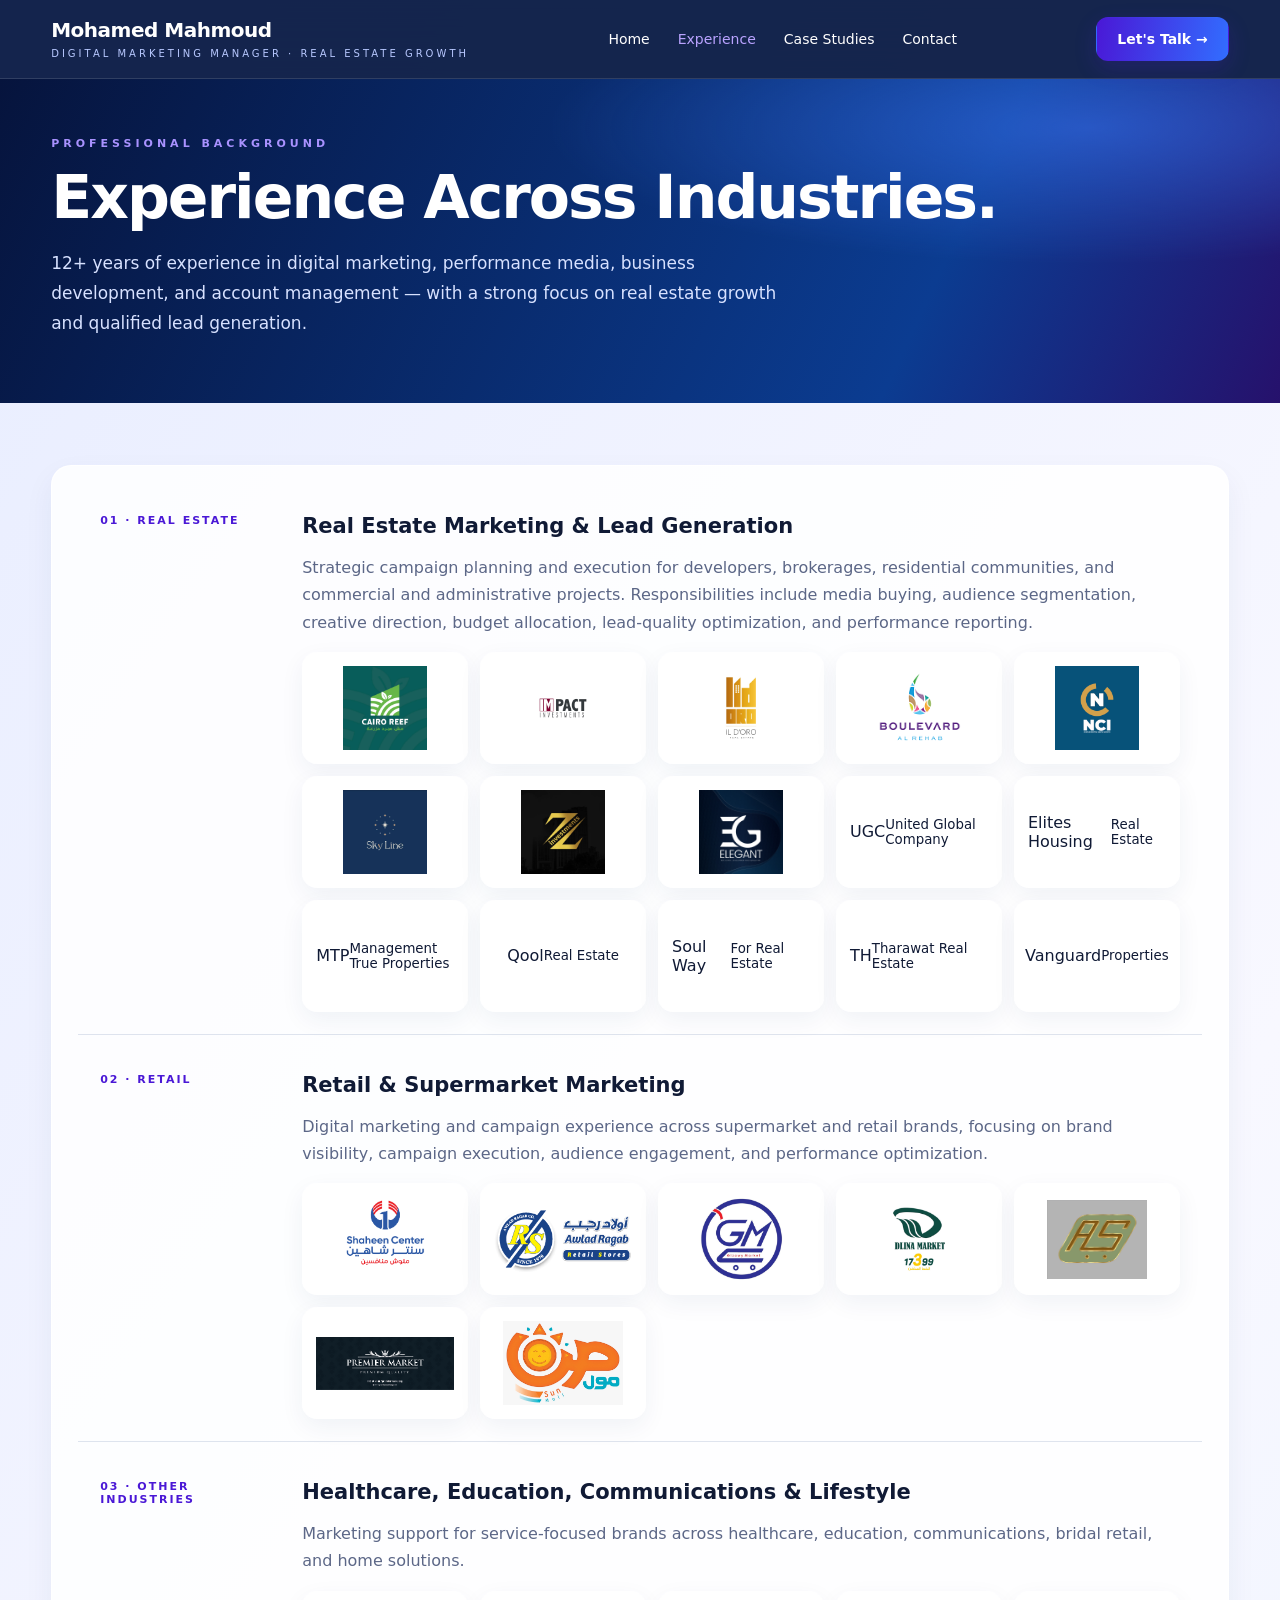
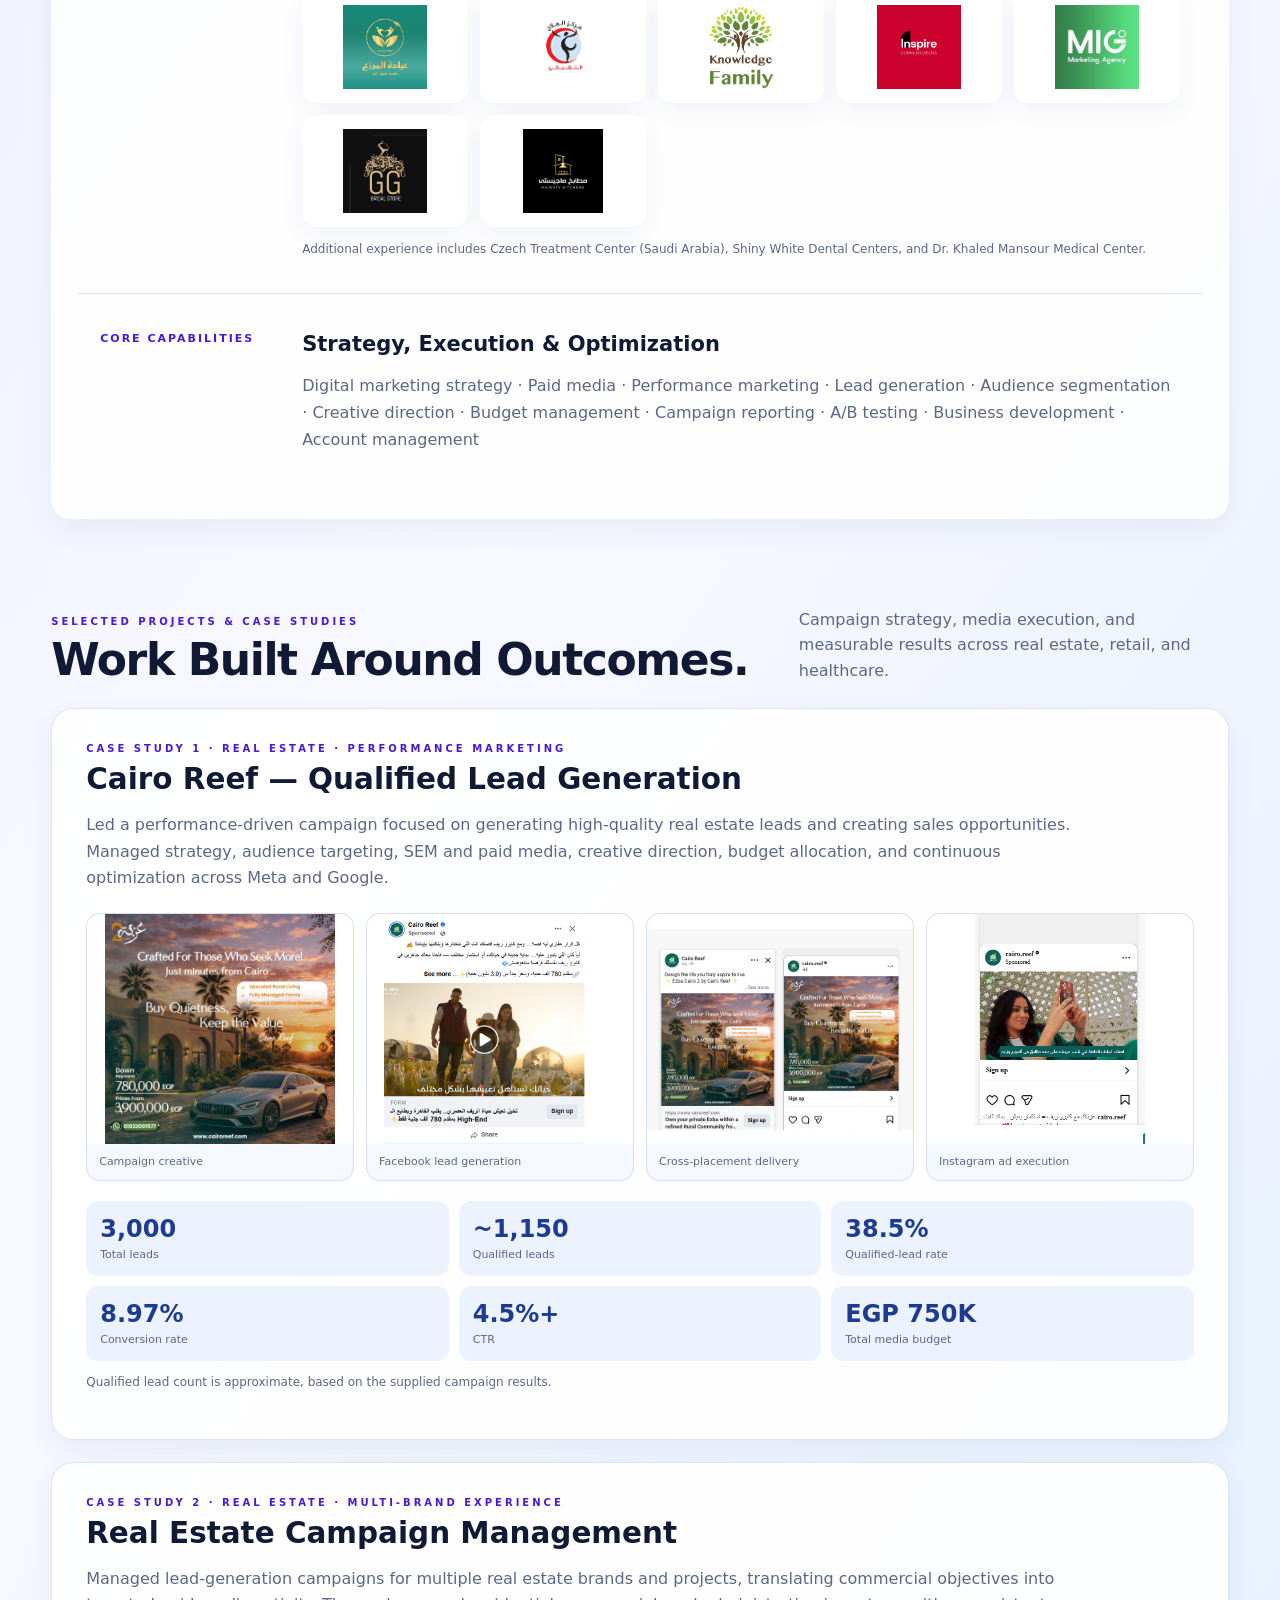
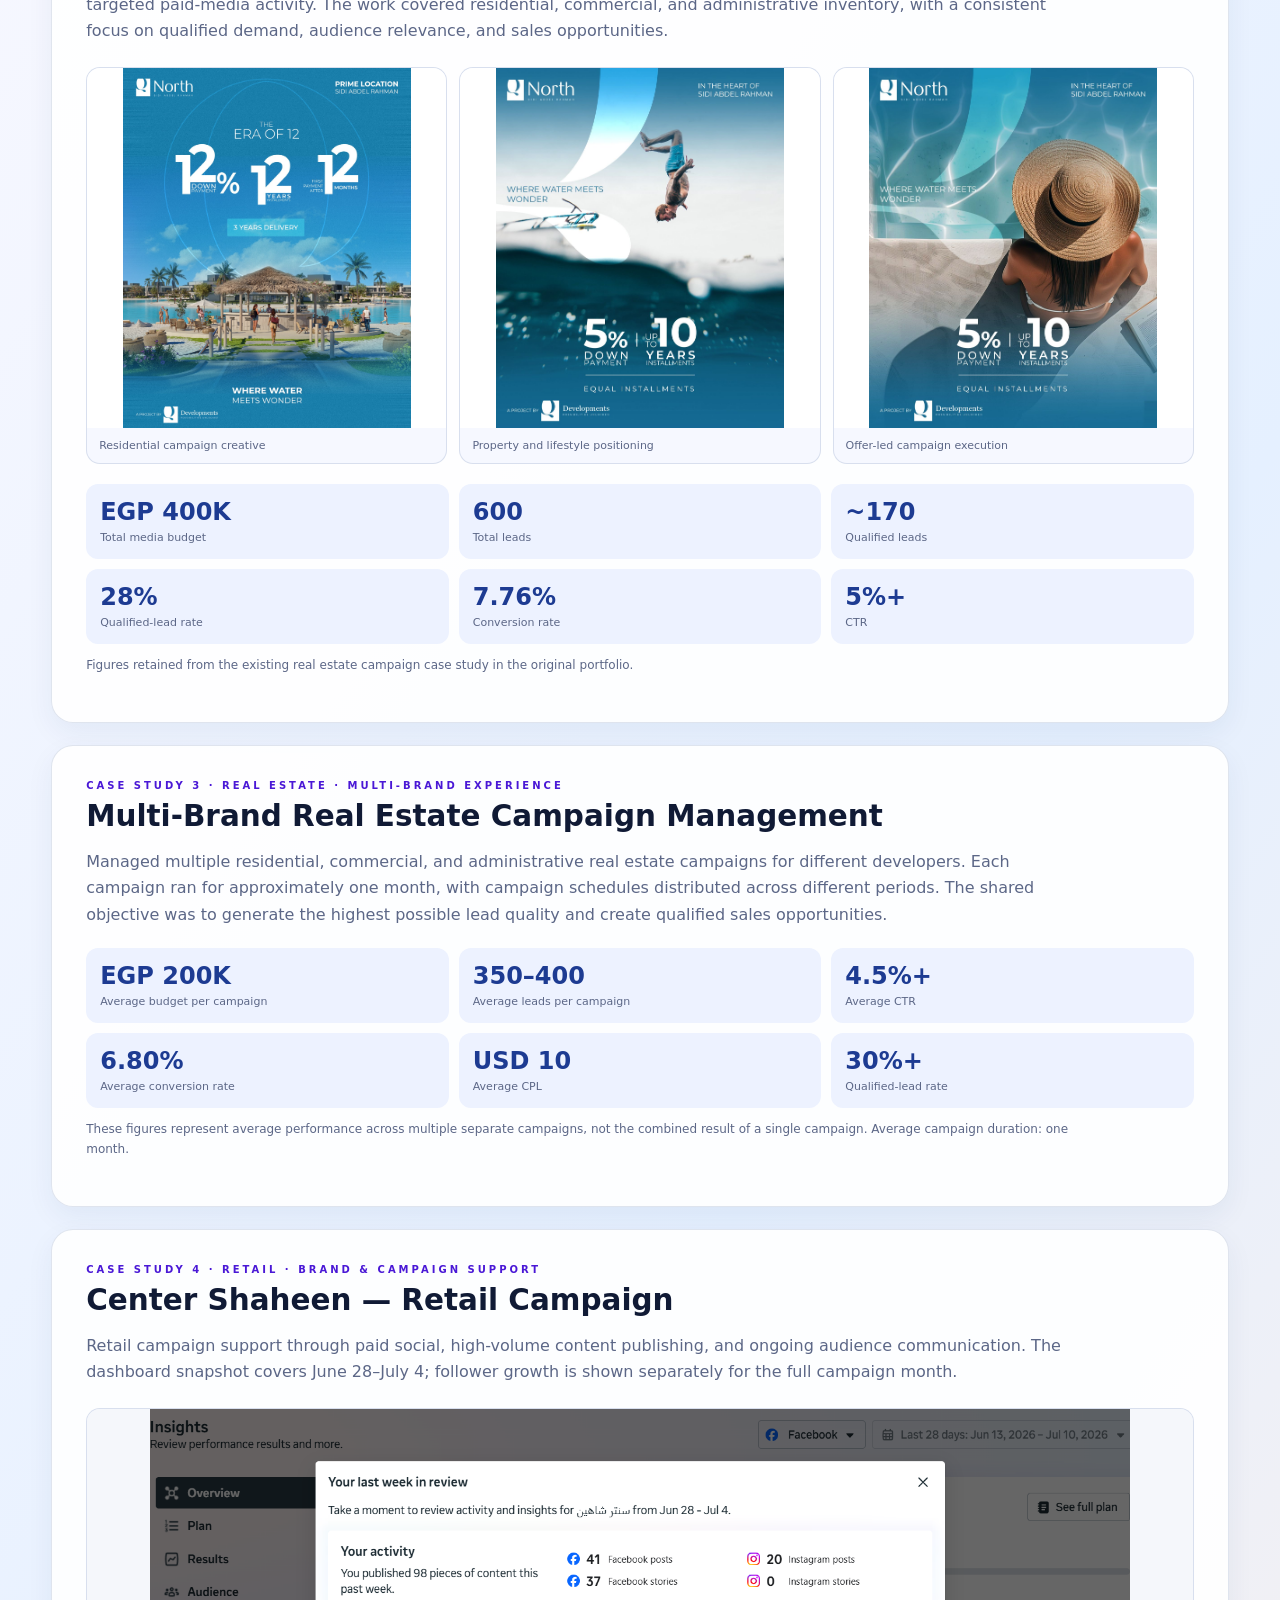
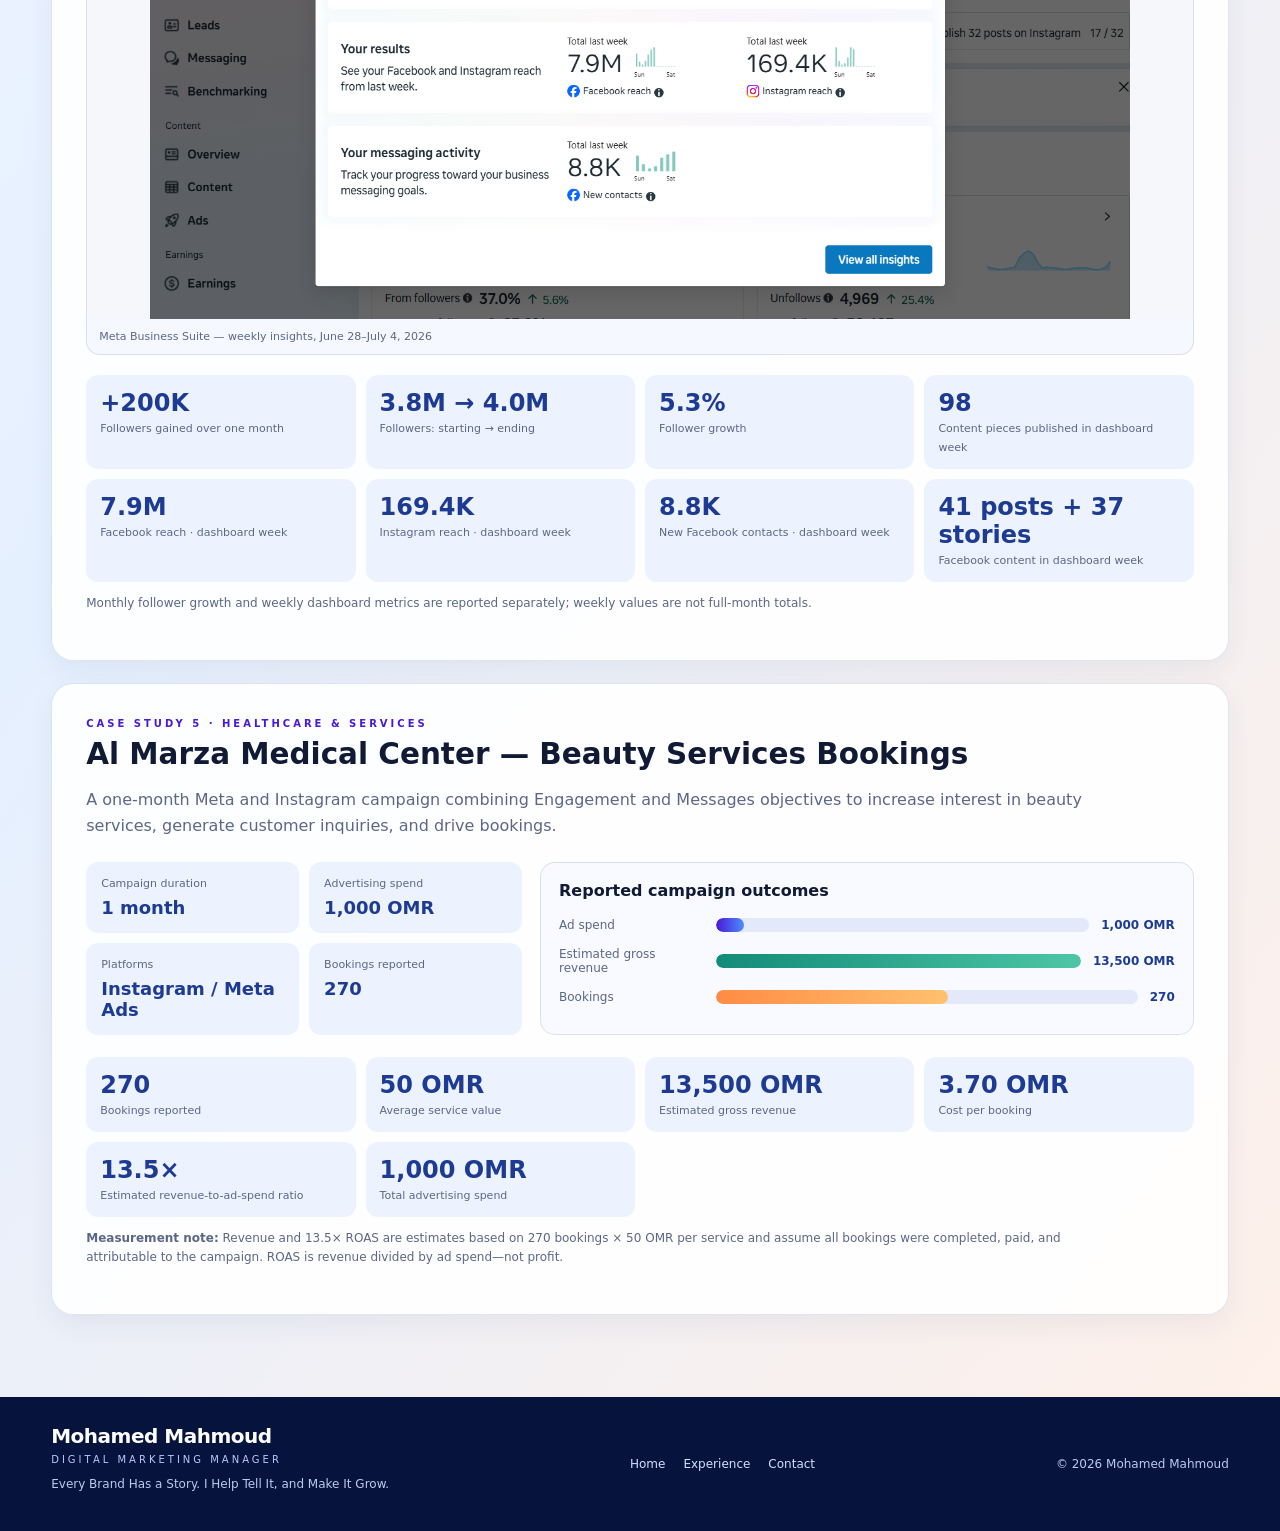
==== real-estate/experience.html @ 34066ec8 "Create second real estate-focused portfolio" ====
<!doctype html><html lang="en"><head><meta charset="utf-8"><meta name="viewport" content="width=device-width, initial-scale=1"><meta name="description" content="Mohamed Mahmoud — Experience across real estate, retail, healthcare and other industries."><title>Experience & Case Studies | Mohamed Mahmoud</title><link rel="stylesheet" href="../assets/styles.css"><link rel="stylesheet" href="portfolio.css"></head><body>
<header class="topbar"><div class="wrap nav"><a class="identity" href="index.html"><strong>Mohamed Mahmoud</strong><span>Digital Marketing Manager · Real Estate Growth</span></a><nav class="navlinks"><a href="index.html">Home</a><a class="active" href="experience.html">Experience</a><a href="experience.html#case-studies">Case Studies</a><a href="contact.html">Contact</a></nav><a class="btn btn-primary" href="contact.html">Let's Talk →</a><button class="mobile-toggle" aria-expanded="false" aria-label="Open navigation">☰</button></div></header>
<main><section class="page-hero"><div class="wrap"><div class="eyebrow">Professional background</div><h1>Experience Across Industries.</h1><p>12+ years of experience in digital marketing, performance media, business development, and account management — with a strong focus on real estate growth and qualified lead generation.</p></div></section>
<section class="section"><div class="wrap"><div class="content-panel timeline">
<div class="timeline-item" id="real-estate"><div class="timeline-label">01 · Real Estate</div><div><h3>Real Estate Marketing & Lead Generation</h3><p>Strategic campaign planning and execution for developers, brokerages, residential communities, and commercial and administrative projects. Responsibilities include media buying, audience segmentation, creative direction, budget allocation, lead-quality optimization, and performance reporting.</p><div class="brand-grid"><div class="brand-card"><img src="../assets/cairo-reef.jpg" alt="Cairo Reef"></div><div class="brand-card"><img src="../assets/impact-investments.jpg" alt="Impact Investments"></div><div class="brand-card"><img src="../assets/il-doro.jpg" alt="IL D'Oro"></div><div class="brand-card"><img src="../assets/boulevard-alrehab.png" alt="Boulevard Al Rehab"></div><div class="brand-card"><img src="../assets/nci.jpg" alt="NCI"></div><div class="brand-card"><img src="../assets/skyline.jpg" alt="Sky Line"></div><div class="brand-card"><img src="../assets/z-investments.jpg" alt="Z Investments"></div><div class="brand-card"><img src="../assets/elegant-real-estate.jpg" alt="Elegant Real Estate"></div><div class="brand-card text-brand ugc">UGC<small>United Global Company</small></div><div class="brand-card text-brand elites">Elites Housing<small>Real Estate</small></div><div class="brand-card text-brand mtp">MTP<small>Management True Properties</small></div><div class="brand-card text-brand qool">Qool<small>Real Estate</small></div><div class="brand-card text-brand soul">Soul Way<small>For Real Estate</small></div><div class="brand-card text-brand tharawat">TH<small>Tharawat Real Estate</small></div><div class="brand-card text-brand vanguard">Vanguard<small>Properties</small></div></div></div></div>
<div class="timeline-item" id="retail"><div class="timeline-label">02 · Retail</div><div><h3>Retail & Supermarket Marketing</h3><p>Digital marketing and campaign experience across supermarket and retail brands, focusing on brand visibility, campaign execution, audience engagement, and performance optimization.</p><div class="brand-grid"><div class="brand-card"><img src="../assets/shaheen-center.png" alt="Shaheen Center"></div><div class="brand-card"><img src="../assets/awlad-ragab.gif" alt="Awlad Ragab"></div><div class="brand-card"><img src="../assets/gizawy-market.jpg" alt="Gizawy Market"></div><div class="brand-card"><img src="../assets/dlina-market.jpg" alt="Dlina Market"></div><div class="brand-card"><img src="../assets/abu-saleh.jpg" alt="Abu Saleh"></div><div class="brand-card"><img src="../assets/premier-market.jpg" alt="Premier Market"></div><div class="brand-card"><img src="../assets/sun-mall.jpg" alt="Sun Mall"></div></div></div></div>
<div class="timeline-item" id="other-industries"><div class="timeline-label">03 · Other Industries</div><div><h3>Healthcare, Education, Communications & Lifestyle</h3><p>Marketing support for service-focused brands across healthcare, education, communications, bridal retail, and home solutions.</p><div class="brand-grid"><div class="brand-card"><img src="../assets/almurazza-medical.jpg" alt="Al Marza Medical Center"></div><div class="brand-card"><img src="../assets/mandour-medical.jpg" alt="Mandour Medical Center"></div><div class="brand-card"><img src="../assets/knowledge-family.png" alt="Knowledge Family"></div><div class="brand-card"><img src="../assets/inspire-communications.png" alt="Inspire Communications"></div><div class="brand-card"><img src="../assets/mig-marketing.jpg" alt="MIG Marketing Agency"></div><div class="brand-card"><img src="../assets/gg-bridal-store.jpg" alt="GG Bridal Store"></div><div class="brand-card"><img src="../assets/majesty-kitchens.png" alt="Majesty Kitchens"></div></div><p class="notice">Additional experience includes Czech Treatment Center (Saudi Arabia), Shiny White Dental Centers, and Dr. Khaled Mansour Medical Center.</p></div></div>
<div class="timeline-item"><div class="timeline-label">Core capabilities</div><div><h3>Strategy, Execution & Optimization</h3><p>Digital marketing strategy · Paid media · Performance marketing · Lead generation · Audience segmentation · Creative direction · Budget management · Campaign reporting · A/B testing · Business development · Account management</p></div></div>
</div></div></section>
<section class="section outcomes-section" id="case-studies"><div class="wrap"><div class="section-head"><div><div class="section-kicker">Selected Projects & Case Studies</div><h2>Work Built Around Outcomes.</h2></div><p>Campaign strategy, media execution, and measurable results across real estate, retail, and healthcare.</p></div><div class="case-stack">
<article class="case-card case-wide" id="cairo-reef"><div class="section-kicker">Case Study 1 · Real Estate · Performance Marketing</div><h3>Cairo Reef — Qualified Lead Generation</h3><p>Led a performance-driven campaign focused on generating high-quality real estate leads and creating sales opportunities. Managed strategy, audience targeting, SEM and paid media, creative direction, budget allocation, and continuous optimization across Meta and Google.</p><div class="campaign-gallery gallery-four"><figure><img src="../assets/cairo-reef-campaign-creative.jpeg" alt="Cairo Reef campaign creative"><figcaption>Campaign creative</figcaption></figure><figure><img src="../assets/cairo-reef-facebook-ad.png" alt="Cairo Reef Facebook ad"><figcaption>Facebook lead generation</figcaption></figure><figure><img src="../assets/cairo-reef-ad-placements.png" alt="Cairo Reef ad placements"><figcaption>Cross-placement delivery</figcaption></figure><figure><img src="../assets/cairo-reef-instagram-ad.png" alt="Cairo Reef Instagram ad"><figcaption>Instagram ad execution</figcaption></figure></div><div class="metric-grid"><div class="metric"><strong>3,000</strong><span>Total leads</span></div><div class="metric"><strong>~1,150</strong><span>Qualified leads</span></div><div class="metric"><strong>38.5%</strong><span>Qualified-lead rate</span></div><div class="metric"><strong>8.97%</strong><span>Conversion rate</span></div><div class="metric"><strong>4.5%+</strong><span>CTR</span></div><div class="metric"><strong>EGP 750K</strong><span>Total media budget</span></div></div><p class="notice">Qualified lead count is approximate, based on the supplied campaign results.</p></article>
<article class="case-card case-wide" id="campaign-management"><div class="section-kicker">Case Study 2 · Real Estate · Multi-brand Experience</div><h3>Real Estate Campaign Management</h3><p>Managed lead-generation campaigns for multiple real estate brands and projects, translating commercial objectives into targeted paid-media activity. The work covered residential, commercial, and administrative inventory, with a consistent focus on qualified demand, audience relevance, and sales opportunities.</p><div class="campaign-gallery gallery-three"><figure><img src="../assets/real-estate-case-1.jpg" alt="Real estate campaign creative"><figcaption>Residential campaign creative</figcaption></figure><figure><img src="../assets/real-estate-case-2.jpeg" alt="Real estate campaign creative"><figcaption>Property and lifestyle positioning</figcaption></figure><figure><img src="../assets/real-estate-case-3.jpeg" alt="Real estate campaign creative"><figcaption>Offer-led campaign execution</figcaption></figure></div><div class="metric-grid"><div class="metric"><strong>EGP 400K</strong><span>Total media budget</span></div><div class="metric"><strong>600</strong><span>Total leads</span></div><div class="metric"><strong>~170</strong><span>Qualified leads</span></div><div class="metric"><strong>28%</strong><span>Qualified-lead rate</span></div><div class="metric"><strong>7.76%</strong><span>Conversion rate</span></div><div class="metric"><strong>5%+</strong><span>CTR</span></div></div><p class="notice">Figures retained from the existing real estate campaign case study in the original portfolio.</p></article>
<article class="case-card case-wide" id="multi-brand"><div class="section-kicker">Case Study 3 · Real Estate · Multi-brand Experience</div><h3>Multi-Brand Real Estate Campaign Management</h3><p>Managed multiple residential, commercial, and administrative real estate campaigns for different developers. Each campaign ran for approximately one month, with campaign schedules distributed across different periods. The shared objective was to generate the highest possible lead quality and create qualified sales opportunities.</p><div class="metric-grid"><div class="metric"><strong>EGP 200K</strong><span>Average budget per campaign</span></div><div class="metric"><strong>350–400</strong><span>Average leads per campaign</span></div><div class="metric"><strong>4.5%+</strong><span>Average CTR</span></div><div class="metric"><strong>6.80%</strong><span>Average conversion rate</span></div><div class="metric"><strong>USD 10</strong><span>Average CPL</span></div><div class="metric"><strong>30%+</strong><span>Qualified-lead rate</span></div></div><p class="notice">These figures represent average performance across multiple separate campaigns, not the combined result of a single campaign. Average campaign duration: one month.</p></article>
<article class="case-card case-wide" id="center-shaheen"><div class="section-kicker">Case Study 4 · Retail · Brand & Campaign Support</div><h3>Center Shaheen — Retail Campaign</h3><p>Retail campaign support through paid social, high-volume content publishing, and ongoing audience communication. The dashboard snapshot covers June 28–July 4; follower growth is shown separately for the full campaign month.</p><div class="campaign-gallery gallery-one"><figure><img src="../assets/shaheen-weekly-insights.png" alt="Center Shaheen Meta Business Suite weekly insights"><figcaption>Meta Business Suite — weekly insights, June 28–July 4, 2026</figcaption></figure></div><div class="metric-grid metric-grid-4"><div class="metric"><strong>+200K</strong><span>Followers gained over one month</span></div><div class="metric"><strong>3.8M → 4.0M</strong><span>Followers: starting → ending</span></div><div class="metric"><strong>5.3%</strong><span>Follower growth</span></div><div class="metric"><strong>98</strong><span>Content pieces published in dashboard week</span></div><div class="metric"><strong>7.9M</strong><span>Facebook reach · dashboard week</span></div><div class="metric"><strong>169.4K</strong><span>Instagram reach · dashboard week</span></div><div class="metric"><strong>8.8K</strong><span>New Facebook contacts · dashboard week</span></div><div class="metric"><strong>41 posts + 37 stories</strong><span>Facebook content in dashboard week</span></div></div><p class="notice">Monthly follower growth and weekly dashboard metrics are reported separately; weekly values are not full-month totals.</p></article>
<article class="case-card case-wide" id="al-marza"><div class="section-kicker">Case Study 5 · Healthcare & Services</div><h3>Al Marza Medical Center — Beauty Services Bookings</h3><p>A one-month Meta and Instagram campaign combining Engagement and Messages objectives to increase interest in beauty services, generate customer inquiries, and drive bookings.</p><div class="report-summary"><div class="report-facts"><div><span>Campaign duration</span><strong>1 month</strong></div><div><span>Advertising spend</span><strong>1,000 OMR</strong></div><div><span>Platforms</span><strong>Instagram / Meta Ads</strong></div><div><span>Bookings reported</span><strong>270</strong></div></div><div class="chart-panel"><h4>Reported campaign outcomes</h4><div class="bar-chart"><div class="bar-row"><span>Ad spend</span><div class="bar-track"><div class="bar bar-spend"></div></div><strong>1,000 OMR</strong></div><div class="bar-row"><span>Estimated gross revenue</span><div class="bar-track"><div class="bar bar-revenue"></div></div><strong>13,500 OMR</strong></div><div class="bar-row"><span>Bookings</span><div class="bar-track"><div class="bar bar-bookings"></div></div><strong>270</strong></div></div></div></div><div class="metric-grid metric-grid-4"><div class="metric"><strong>270</strong><span>Bookings reported</span></div><div class="metric"><strong>50 OMR</strong><span>Average service value</span></div><div class="metric"><strong>13,500 OMR</strong><span>Estimated gross revenue</span></div><div class="metric"><strong>3.70 OMR</strong><span>Cost per booking</span></div><div class="metric"><strong>13.5×</strong><span>Estimated revenue-to-ad-spend ratio</span></div><div class="metric"><strong>1,000 OMR</strong><span>Total advertising spend</span></div></div><p class="notice"><strong>Measurement note:</strong> Revenue and 13.5× ROAS are estimates based on 270 bookings × 50 OMR per service and assume all bookings were completed, paid, and attributable to the campaign. ROAS is revenue divided by ad spend—not profit.</p></article>
</div></div></section></main>
<footer class="footer"><div class="wrap footer-row"><div class="identity"><strong>Mohamed Mahmoud</strong><span>Digital Marketing Manager</span><p>Every Brand Has a Story. I Help Tell It, and Make It Grow.</p></div><nav class="footer-links"><a href="index.html">Home</a><a href="experience.html">Experience</a><a href="contact.html">Contact</a></nav><p>© <span data-year></span> Mohamed Mahmoud</p></div></footer><script src="../assets/site.js"></script></body></html>
---- assets/styles.css ----
:root{--navy:#061943;--blue:#0b3e91;--electric:#1c6fff;--violet:#722cff;--purple:#4a18d6;--orange:#ff8c45;--ink:#101a35;--muted:#5c6787;--paper:#f5f7ff;--line:rgba(22,56,125,.13);--white:#fff}
*{box-sizing:border-box}html{scroll-behavior:smooth}body{margin:0;font-family:Inter,ui-sans-serif,system-ui,-apple-system,"Segoe UI",Arial,sans-serif;color:var(--ink);background:linear-gradient(125deg,#e8edff 0%,#f8f8ff 35%,#e5f0ff 67%,#fff0e8 100%);min-height:100vh}a{color:inherit;text-decoration:none}button,a{transition:.2s ease}a:hover{opacity:.86}.wrap{width:min(1200px,92%);margin:auto}.topbar{position:sticky;top:0;z-index:20;background:rgba(7,24,66,.94);backdrop-filter:blur(18px);color:white;border-bottom:1px solid rgba(255,255,255,.12)}.nav{height:78px;display:flex;align-items:center;justify-content:space-between;gap:24px}.identity{display:flex;flex-direction:column;line-height:1.15}.identity strong{font-size:20px;letter-spacing:-.5px}.identity span{font-size:10px;letter-spacing:3px;text-transform:uppercase;color:#b8c8ff;margin-top:6px}.navlinks{display:flex;gap:28px;align-items:center;font-size:14px}.navlinks a.active{color:#b9a3ff}.btn{display:inline-flex;align-items:center;justify-content:center;gap:10px;padding:13px 20px;border:1px solid transparent;border-radius:12px;font-weight:700;font-size:14px;cursor:pointer}.btn-primary{color:white;background:linear-gradient(100deg,var(--purple),#326dff);box-shadow:0 8px 22px rgba(74,24,214,.2)}.btn-outline{color:var(--purple);border-color:#7b55ff;background:rgba(255,255,255,.68)}.hero{position:relative;overflow:hidden;color:white;background:radial-gradient(ellipse at 75% 20%,rgba(40,109,255,.72),transparent 36%),radial-gradient(ellipse at 92% 70%,rgba(126,44,255,.5),transparent 33%),linear-gradient(115deg,#06143d,#092c71 60%,#081a4a);padding:70px 0 48px;min-height:480px}.hero:before{content:"";position:absolute;inset:-20%;background:repeating-linear-gradient(135deg,transparent 0 120px,rgba(255,255,255,.06) 121px 123px,transparent 124px 240px);transform:rotate(-8deg);pointer-events:none}.hero-grid{display:grid;grid-template-columns:1.03fr .97fr;align-items:center;gap:30px;position:relative;z-index:1}.eyebrow{font-size:11px;letter-spacing:4px;text-transform:uppercase;color:#a992ff;font-weight:800}.hero h1{font-size:clamp(42px,5.3vw,72px);line-height:.99;letter-spacing:-2.6px;margin:18px 0 18px;max-width:690px}.hero h1 .grad{background:linear-gradient(90deg,#a68aff,#4ebdff,#ff9b65);-webkit-background-clip:text;background-clip:text;color:transparent}.hero p{color:#d7e1ff;line-height:1.7;max-width:600px;font-size:17px}.actions{display:flex;flex-wrap:wrap;gap:12px;margin-top:25px}.hero-art{min-height:310px;display:flex;align-items:center;justify-content:center;position:relative}.big-v{font-weight:950;font-size:clamp(230px,34vw,440px);line-height:.8;letter-spacing:-.1em;padding-right:.12em;background:linear-gradient(130deg,#4820d9 5%,#a64aff 35%,#ff8d4c 56%,#3e7dff 78%,#8ee4ff 100%);-webkit-background-clip:text;background-clip:text;color:transparent;filter:drop-shadow(0 12px 30px rgba(51,97,255,.25));opacity:.96;transform:skewY(-5deg)}.sidewords{position:absolute;right:0;top:35%;font-size:9px;letter-spacing:3px;line-height:2.2;color:#cbd9ff}.stats{background:rgba(255,255,255,.6);border:1px solid rgba(255,255,255,.8);border-radius:20px;display:grid;grid-template-columns:repeat(3,1fr);gap:14px;padding:22px;margin-top:-1px;box-shadow:0 12px 32px rgba(15,46,111,.07)}.stat{display:flex;gap:14px;align-items:center;justify-content:center;border-right:1px solid var(--line)}.stat:last-child{border:0}.stat-icon{width:40px;height:40px;border-radius:50%;display:grid;place-items:center;color:var(--purple);background:linear-gradient(135deg,#f2eaff,#dce8ff);font-weight:900}.stat strong{display:block;font-size:12px;letter-spacing:1.5px;text-transform:uppercase}.stat small{display:block;color:var(--muted);margin-top:4px}.section{padding:62px 0}.section-head{display:flex;align-items:end;justify-content:space-between;gap:25px;margin-bottom:25px}.section-head h2{font-size:clamp(30px,4vw,44px);line-height:1.05;letter-spacing:-1.4px;margin:10px 0 0}.section-head p{color:var(--muted);max-width:430px;line-height:1.6;margin:0}.section-kicker{font-size:10px;letter-spacing:3px;text-transform:uppercase;color:var(--purple);font-weight:800}.brand-grid{display:grid;grid-template-columns:repeat(5,minmax(0,1fr));gap:12px}.brand-card{height:112px;background:rgba(255,255,255,.88);border:1px solid rgba(255,255,255,.95);border-radius:15px;display:flex;align-items:center;justify-content:center;padding:13px;box-shadow:0 8px 24px rgba(16,43,104,.06);overflow:hidden}.brand-card img{max-width:100%;max-height:100%;object-fit:contain}.brand-card .text-logo{font-size:20px;font-weight:900;letter-spacing:-.5px;text-align:center;color:#0b3e91}.brand-card .text-logo small{display:block;font-size:9px;letter-spacing:2px;margin-top:5px;color:#d63b54}.brand-card.dark{background:#081943}.brand-card.red{background:#c90032}.brand-card.green{background:#086457}.subsection{margin-top:36px}.subsection h3{font-size:20px;margin:0 0 15px;display:flex;align-items:center;gap:12px}.subsection h3:after{content:"";height:1px;background:var(--line);flex:1}.work-grid{display:grid;grid-template-columns:repeat(3,1fr);gap:16px}.work-card{display:grid;grid-template-columns:38% 1fr;min-height:170px;border-radius:17px;overflow:hidden;background:white;border:1px solid var(--line);box-shadow:0 10px 30px rgba(16,43,104,.07)}.work-image{background:linear-gradient(135deg,#d7e7ff,#6b8dc8);display:grid;place-items:center;color:white;font-size:42px;font-weight:900}.work-image.retail{background:linear-gradient(135deg,#e7f7e8,#6aa778)}.work-image.health{background:linear-gradient(135deg,#d9efff,#6688ad)}.work-copy{padding:18px}.work-copy h3{margin:0 0 7px;font-size:16px}.work-copy p{font-size:13px;color:var(--muted);line-height:1.55;margin:0 0 12px}.arrow{color:var(--purple);font-weight:800}.page-hero{padding:58px 0 48px;color:white;background:radial-gradient(ellipse at 85% 15%,rgba(63,123,255,.5),transparent 35%),linear-gradient(115deg,#06143d,#0b3c91 72%,#26116c)}.page-hero h1{font-size:clamp(38px,5vw,60px);letter-spacing:-2px;margin:12px 0}.page-hero p{max-width:760px;color:#d7e1ff;line-height:1.75;font-size:17px}.content-panel{background:rgba(255,255,255,.85);border:1px solid rgba(255,255,255,.95);border-radius:20px;padding:26px;box-shadow:0 12px 30px rgba(16,43,104,.06)}.timeline{display:grid;gap:16px}.timeline-item{display:grid;grid-template-columns:180px 1fr;gap:22px;padding:22px;border-bottom:1px solid var(--line)}.timeline-item:last-child{border:0}.timeline-label{font-size:11px;text-transform:uppercase;letter-spacing:2px;color:var(--purple);font-weight:800}.timeline-item h3{margin:0 0 8px;font-size:21px}.timeline-item p,.timeline-item li{color:var(--muted);line-height:1.7}.timeline-item ul{padding-left:19px;margin:10px 0}.case-grid{display:grid;grid-template-columns:repeat(2,1fr);gap:18px}.case-card{padding:25px;border-radius:18px;background:rgba(255,255,255,.9);border:1px solid var(--line);box-shadow:0 10px 28px rgba(16,43,104,.06)}.case-card h3{font-size:22px;margin:0 0 9px}.case-card p{color:var(--muted);line-height:1.65}.metric-grid{display:grid;grid-template-columns:repeat(3,1fr);gap:10px;margin-top:18px}.metric{background:#edf2ff;border-radius:12px;padding:14px}.metric strong{display:block;font-size:24px;color:#1d3b92}.metric span{font-size:11px;color:#5c6787}.pill{display:inline-block;border-radius:99px;background:#efeaff;color:#5425cf;padding:7px 11px;font-size:11px;font-weight:800;letter-spacing:.5px;margin:4px 4px 0 0}.contact-grid{display:grid;grid-template-columns:.9fr 1.1fr;gap:22px}.contact-note{color:var(--muted);line-height:1.7}.field{display:grid;gap:8px;margin:14px 0}.field label{font-size:13px;font-weight:700}.field input,.field textarea{width:100%;border:1px solid #d9e1f3;border-radius:10px;padding:13px;font:inherit;background:#fff}.field textarea{min-height:130px;resize:vertical}.footer{background:#06143d;color:white;padding:28px 0;margin-top:20px}.footer-row{display:flex;align-items:center;justify-content:space-between;gap:20px}.footer p{font-size:12px;color:#bdc9ed}.footer-links{display:flex;gap:18px;font-size:12px;color:#d6dfff}.notice{font-size:12px;color:var(--muted);line-height:1.6}.mobile-toggle{display:none;background:transparent;color:white;border:1px solid #6376b7;border-radius:8px;padding:8px 10px}
@media(max-width:900px){.hero-grid{grid-template-columns:1fr}.hero-art{min-height:210px;position:absolute;right:-35px;top:20px;opacity:.3;width:50%;pointer-events:none}.hero-copy{position:relative;z-index:2}.brand-grid{grid-template-columns:repeat(3,minmax(0,1fr))}.work-grid{grid-template-columns:1fr}.work-card{min-height:145px}.section-head{align-items:start;flex-direction:column}.contact-grid{grid-template-columns:1fr}}
@media(max-width:620px){.nav{height:70px}.navlinks{display:none;position:absolute;top:70px;left:0;right:0;padding:18px 4%;background:#061943;flex-direction:column;align-items:flex-start}.navlinks.open{display:flex}.mobile-toggle{display:block}.nav>.btn{display:none}.identity strong{font-size:17px}.identity span{font-size:8px;letter-spacing:2px}.hero{padding:52px 0 38px;min-height:430px}.hero h1{font-size:43px;letter-spacing:-1.8px}.hero p{font-size:15px}.stats{grid-template-columns:1fr;padding:12px}.stat{justify-content:flex-start;padding:9px 10px;border-right:0;border-bottom:1px solid var(--line)}.stat:last-child{border-bottom:0}.section{padding:44px 0}.brand-grid{grid-template-columns:repeat(2,minmax(0,1fr));gap:9px}.brand-card{height:96px;padding:10px}.work-card{grid-template-columns:32% 1fr}.work-copy{padding:14px}.timeline-item{grid-template-columns:1fr;gap:8px;padding:18px 0}.case-grid{grid-template-columns:1fr}.metric-grid{grid-template-columns:repeat(2,1fr)}.footer-row{align-items:flex-start;flex-direction:column}.footer-links{flex-wrap:wrap}.page-hero{padding:42px 0 36px}}

.v-symbol{display:block;width:min(115%,620px);height:auto;max-height:440px;object-fit:contain;filter:drop-shadow(0 16px 28px rgba(40,88,255,.22));transform:scale(1.06);}
.brand-card img[src*="premier-market"]{width:100%;height:100%;object-fit:contain}
.brand-card img[src*="abu-saleh"]{max-width:94%;max-height:94%;object-fit:contain}
.contact-note a{color:#4d28d8;font-weight:700;text-decoration:underline;text-underline-offset:3px}

/* Keep supplied logos legible and uncropped in portfolio cards. */
.brand-card img{object-fit:contain;}
.brand-card img[src*="premier-market"]{width:100%;height:100%;object-fit:contain;}

/* Portfolio revision: clearer V mark and balanced performance metric grids. */
.v-symbol{width:min(120%,680px);max-height:470px;transform:none;filter:drop-shadow(0 12px 24px rgba(40,88,255,.18));image-rendering:auto;}
.metric-grid-4{grid-template-columns:repeat(4,minmax(0,1fr));}
@media(max-width:900px){.metric-grid-4{grid-template-columns:repeat(2,minmax(0,1fr));}}

/* Unified experience and case studies page */
.outcomes-section{padding-top:26px}.case-stack{display:grid;gap:22px}.case-wide{padding:clamp(20px,3vw,34px);border-radius:22px}.case-wide h3{font-size:clamp(22px,2.3vw,30px);margin:8px 0 10px}.case-wide>p{max-width:1000px}.campaign-gallery{display:grid;gap:12px;margin:22px 0 8px}.gallery-four{grid-template-columns:repeat(4,minmax(0,1fr))}.gallery-three{grid-template-columns:repeat(3,minmax(0,1fr))}.gallery-one{grid-template-columns:minmax(0,1fr)}.campaign-gallery figure{margin:0;background:#f6f8ff;border:1px solid var(--line);border-radius:14px;overflow:hidden;display:flex;flex-direction:column;min-width:0}.campaign-gallery img{display:block;width:100%;height:220px;object-fit:contain;background:#fff}.gallery-four img{height:230px}.gallery-three img{height:360px}.gallery-one img{height:auto;max-height:510px;object-fit:contain;background:#f5f7fb}.campaign-gallery figcaption{font-size:11px;color:var(--muted);line-height:1.4;padding:10px 12px}.case-wide .metric-grid{margin-top:20px}.report-summary{display:grid;grid-template-columns:.8fr 1.2fr;gap:18px;margin:22px 0}.report-facts{display:grid;grid-template-columns:repeat(2,minmax(0,1fr));gap:10px}.report-facts>div{background:#edf2ff;border-radius:12px;padding:15px}.report-facts span{display:block;font-size:11px;color:var(--muted);margin-bottom:7px}.report-facts strong{font-size:18px;color:#1d3b92}.chart-panel{background:#f8faff;border:1px solid var(--line);border-radius:15px;padding:18px}.chart-panel h4{margin:0 0 18px;font-size:16px}.bar-chart{display:grid;gap:15px}.bar-row{display:grid;grid-template-columns:145px minmax(60px,1fr) auto;align-items:center;gap:12px;font-size:12px}.bar-row>span{color:var(--muted)}.bar-row strong{color:#1d3b92;white-space:nowrap}.bar-track{height:14px;background:#e3e9fa;border-radius:99px;overflow:hidden}.bar{height:100%;border-radius:99px;background:linear-gradient(90deg,var(--purple),#4e8dff)}.bar-spend{width:7.4%}.bar-revenue{width:100%;background:linear-gradient(90deg,#138b79,#4cc6a5)}.bar-bookings{width:55%;background:linear-gradient(90deg,#ff8c45,#ffc16e)}.recommendation-title{margin:24px 0 8px;font-size:16px}.recommendations{margin:0;padding-left:20px;color:var(--muted);line-height:1.7}.case-wide .notice{margin-top:12px}.gallery-one figure{max-width:100%}
@media(max-width:900px){.gallery-four{grid-template-columns:repeat(2,minmax(0,1fr))}.gallery-three{grid-template-columns:repeat(3,minmax(0,1fr))}.report-summary{grid-template-columns:1fr}.gallery-three img{height:280px}}
@media(max-width:620px){.gallery-four,.gallery-three{grid-template-columns:1fr 1fr}.gallery-four img{height:180px}.gallery-three img{height:220px}.report-facts{grid-template-columns:1fr 1fr}.bar-row{grid-template-columns:1fr auto;gap:7px}.bar-row>span{grid-column:1/-1}.bar-track{grid-column:1}.bar-row strong{grid-column:2;grid-row:2}.chart-panel{padding:14px}.case-wide{padding:18px}.campaign-gallery figcaption{font-size:10px}}
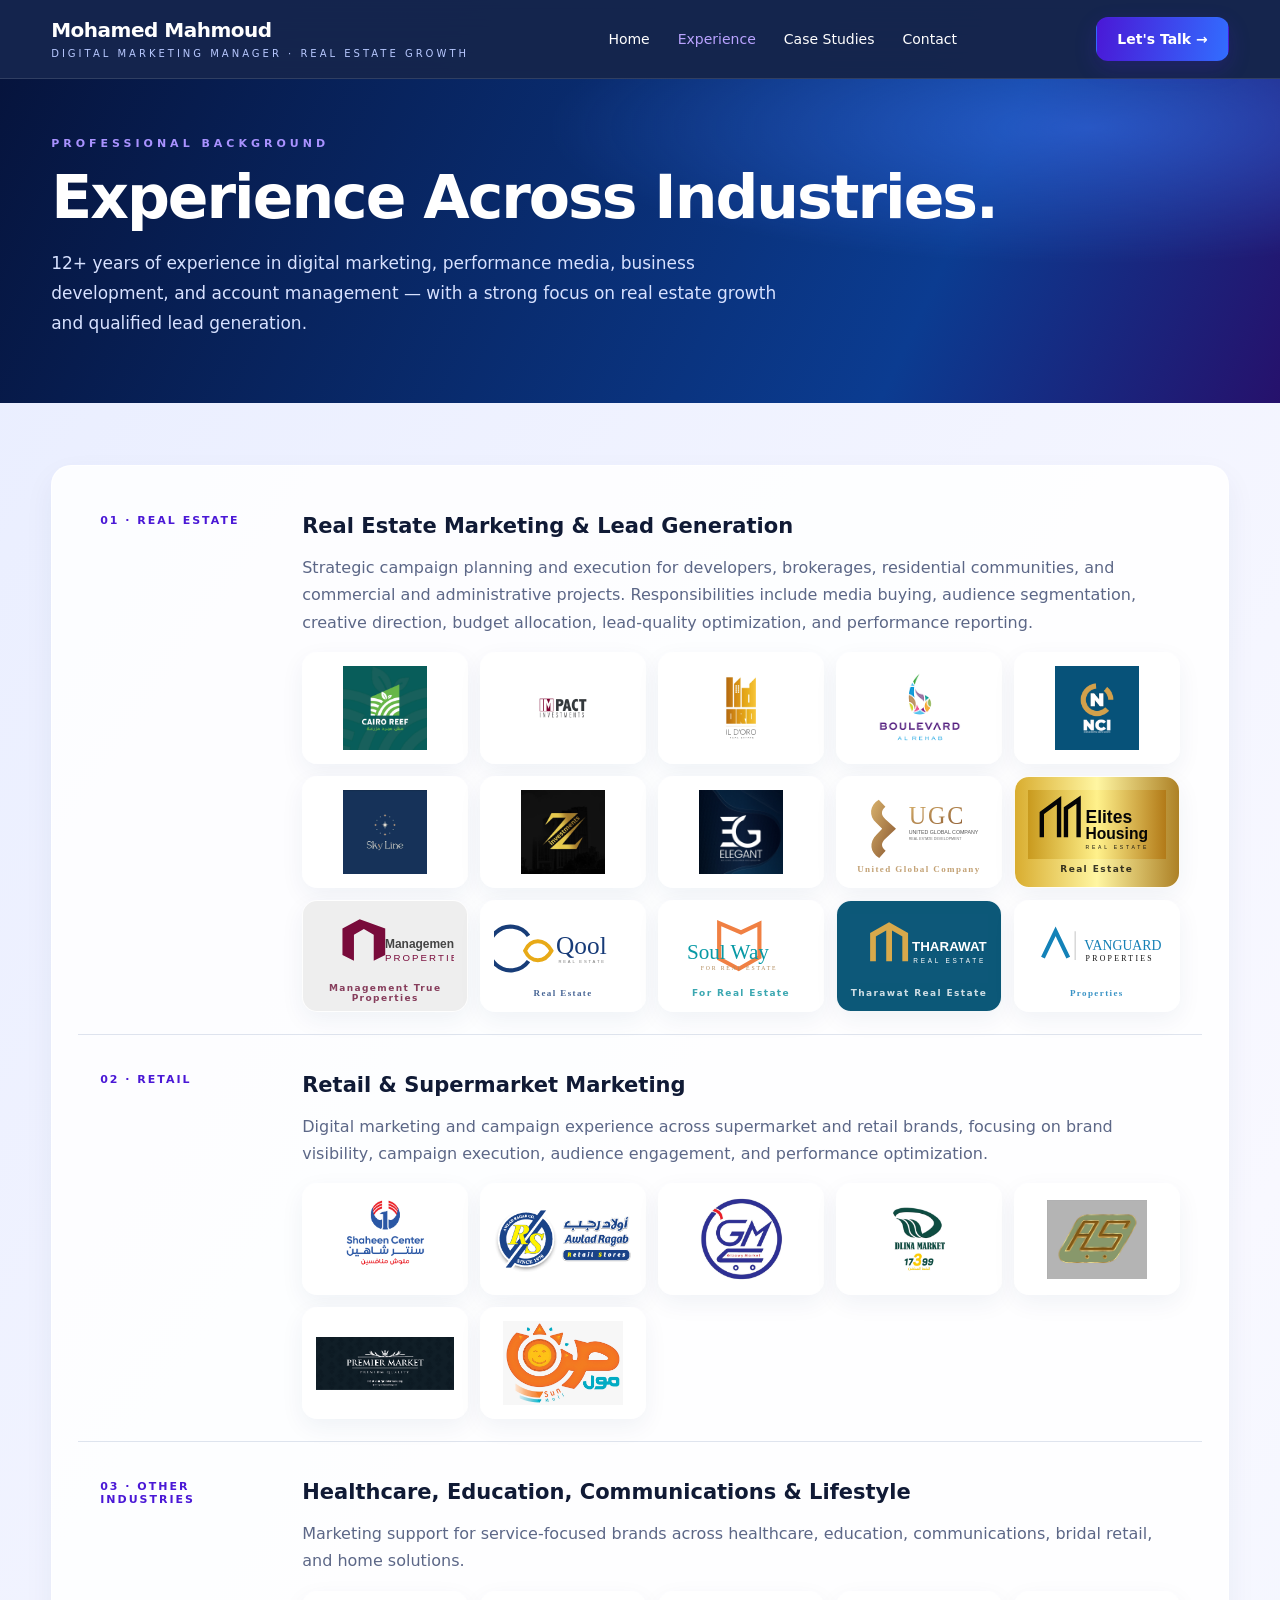
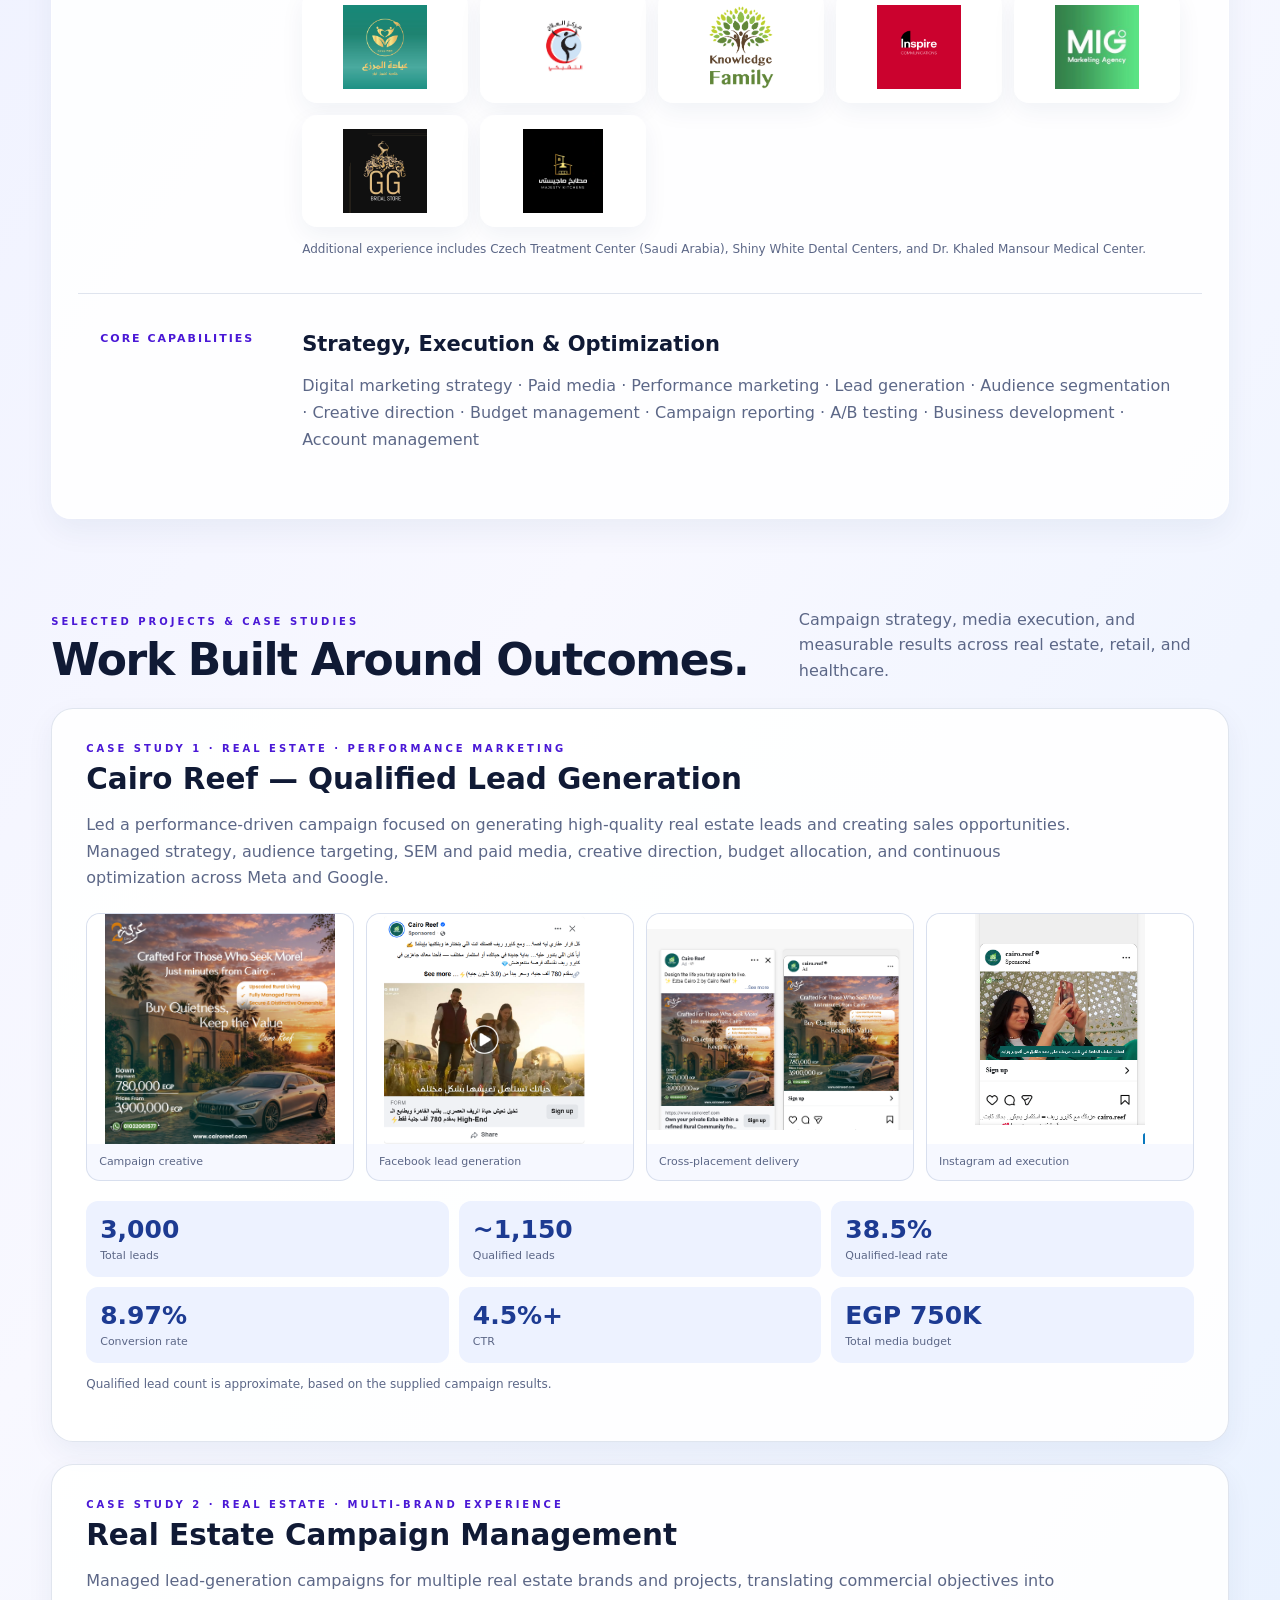
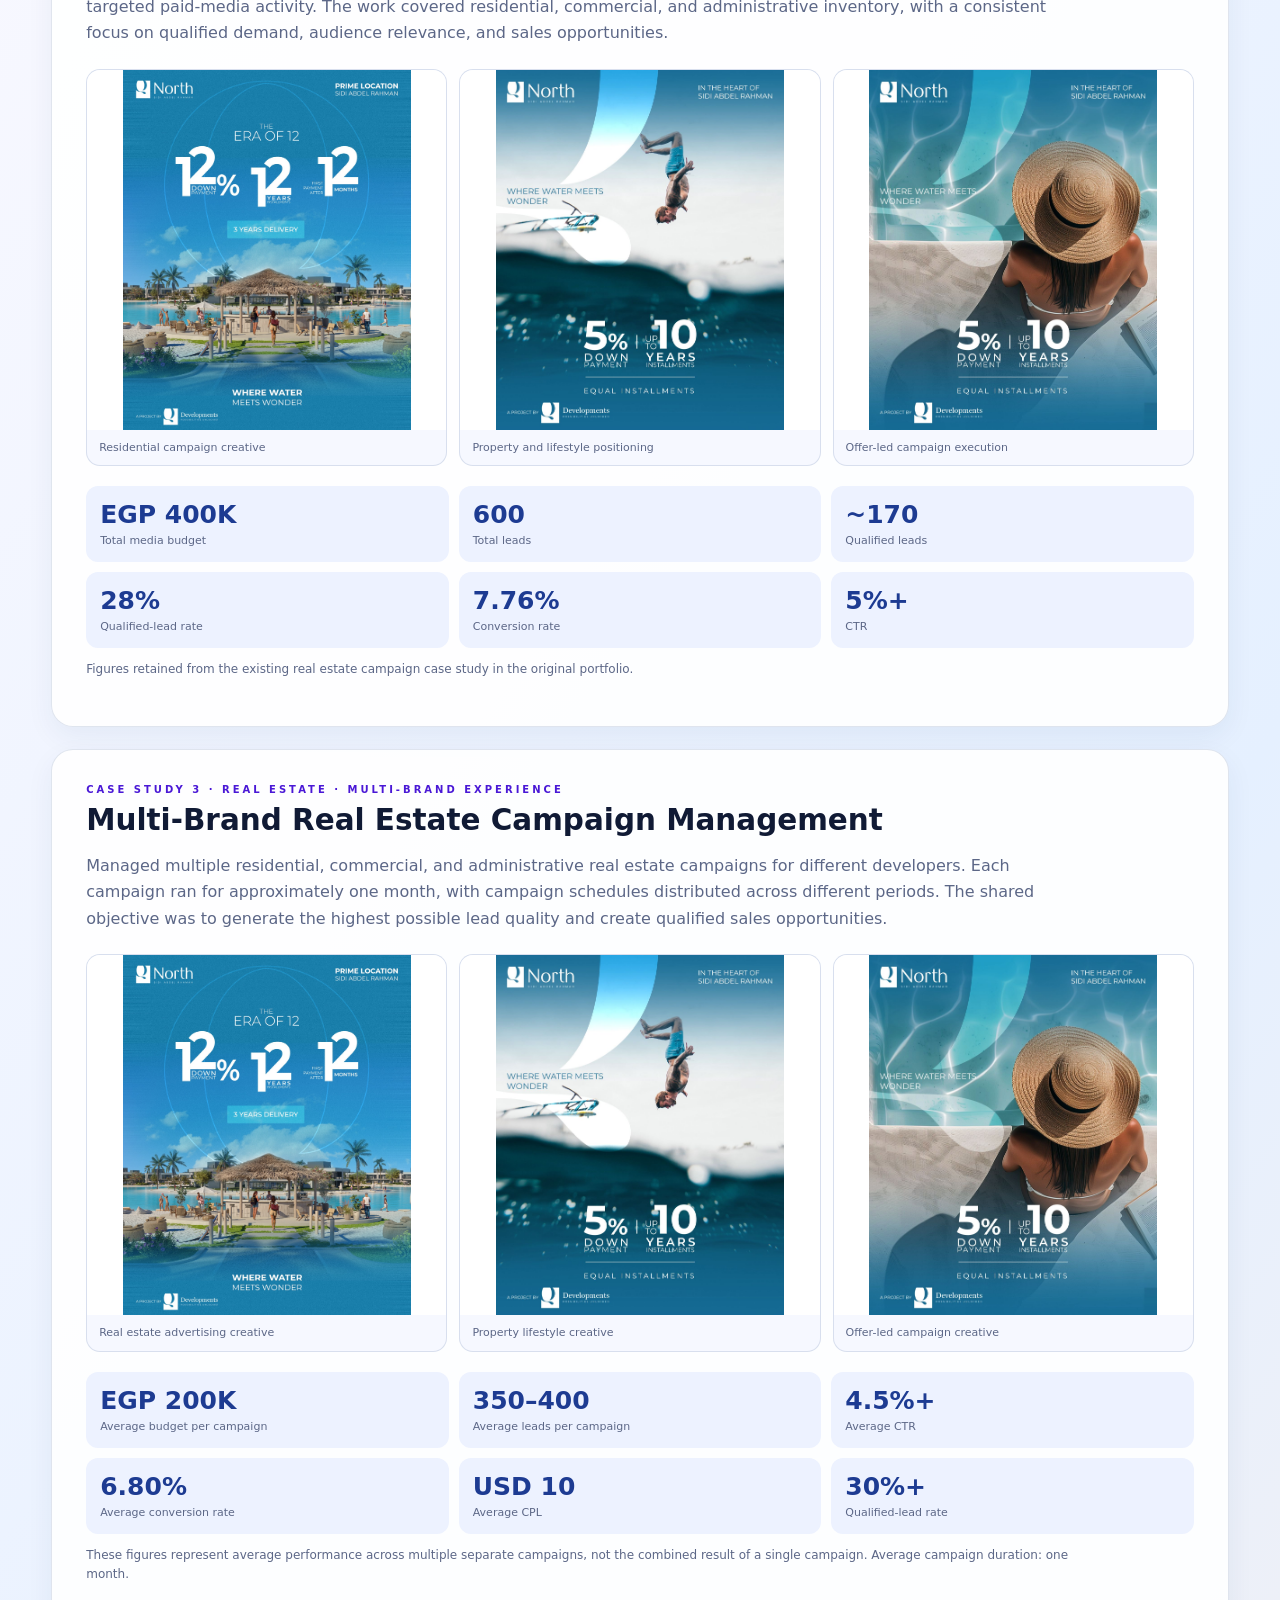
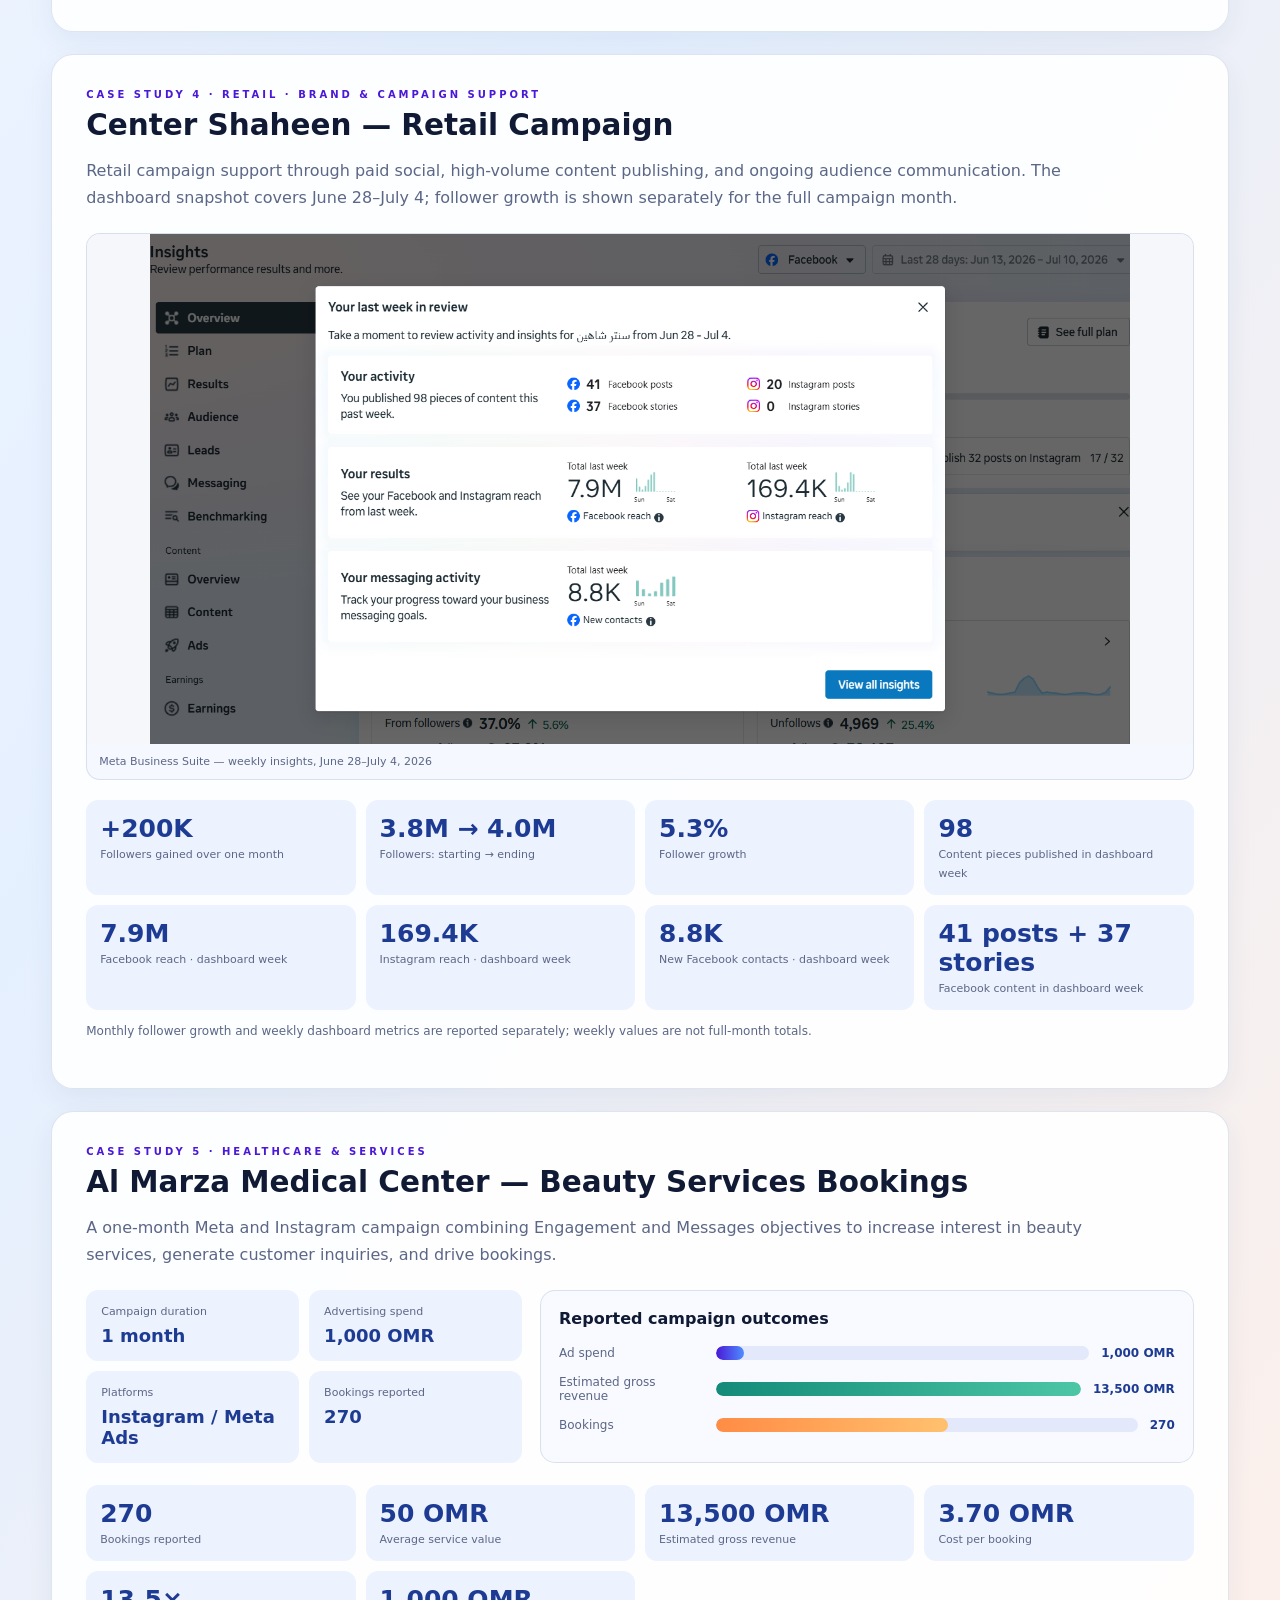
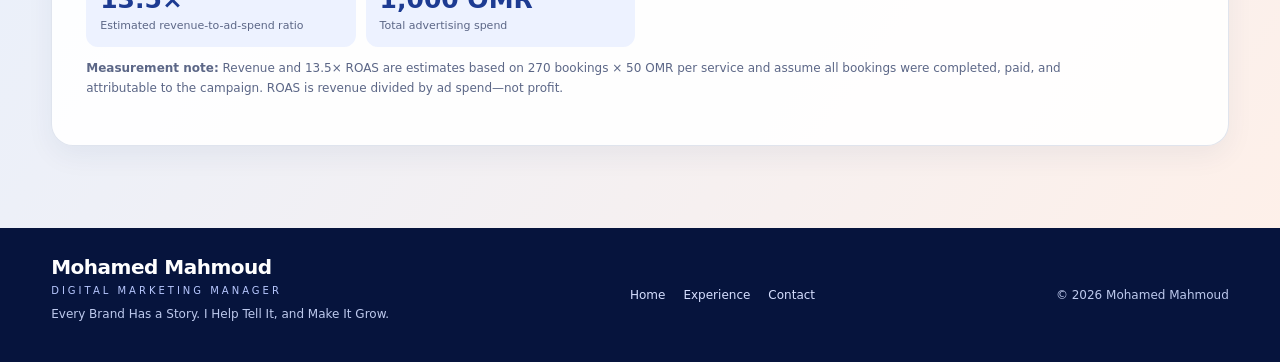
==== commit 841fef38: "Update second portfolio brand logos and campaign gallery" ====
--- a/real-estate/experience.html
+++ b/real-estate/experience.html
@@ -2,7 +2,7 @@
 <header class="topbar"><div class="wrap nav"><a class="identity" href="index.html"><strong>Mohamed Mahmoud</strong><span>Digital Marketing Manager · Real Estate Growth</span></a><nav class="navlinks"><a href="index.html">Home</a><a class="active" href="experience.html">Experience</a><a href="experience.html#case-studies">Case Studies</a><a href="contact.html">Contact</a></nav><a class="btn btn-primary" href="contact.html">Let's Talk →</a><button class="mobile-toggle" aria-expanded="false" aria-label="Open navigation">☰</button></div></header>
 <main><section class="page-hero"><div class="wrap"><div class="eyebrow">Professional background</div><h1>Experience Across Industries.</h1><p>12+ years of experience in digital marketing, performance media, business development, and account management — with a strong focus on real estate growth and qualified lead generation.</p></div></section>
 <section class="section"><div class="wrap"><div class="content-panel timeline">
-<div class="timeline-item" id="real-estate"><div class="timeline-label">01 · Real Estate</div><div><h3>Real Estate Marketing & Lead Generation</h3><p>Strategic campaign planning and execution for developers, brokerages, residential communities, and commercial and administrative projects. Responsibilities include media buying, audience segmentation, creative direction, budget allocation, lead-quality optimization, and performance reporting.</p><div class="brand-grid"><div class="brand-card"><img src="../assets/cairo-reef.jpg" alt="Cairo Reef"></div><div class="brand-card"><img src="../assets/impact-investments.jpg" alt="Impact Investments"></div><div class="brand-card"><img src="../assets/il-doro.jpg" alt="IL D'Oro"></div><div class="brand-card"><img src="../assets/boulevard-alrehab.png" alt="Boulevard Al Rehab"></div><div class="brand-card"><img src="../assets/nci.jpg" alt="NCI"></div><div class="brand-card"><img src="../assets/skyline.jpg" alt="Sky Line"></div><div class="brand-card"><img src="../assets/z-investments.jpg" alt="Z Investments"></div><div class="brand-card"><img src="../assets/elegant-real-estate.jpg" alt="Elegant Real Estate"></div><div class="brand-card text-brand ugc">UGC<small>United Global Company</small></div><div class="brand-card text-brand elites">Elites Housing<small>Real Estate</small></div><div class="brand-card text-brand mtp">MTP<small>Management True Properties</small></div><div class="brand-card text-brand qool">Qool<small>Real Estate</small></div><div class="brand-card text-brand soul">Soul Way<small>For Real Estate</small></div><div class="brand-card text-brand tharawat">TH<small>Tharawat Real Estate</small></div><div class="brand-card text-brand vanguard">Vanguard<small>Properties</small></div></div></div></div>
+<div class="timeline-item" id="real-estate"><div class="timeline-label">01 · Real Estate</div><div><h3>Real Estate Marketing & Lead Generation</h3><p>Strategic campaign planning and execution for developers, brokerages, residential communities, and commercial and administrative projects. Responsibilities include media buying, audience segmentation, creative direction, budget allocation, lead-quality optimization, and performance reporting.</p><div class="brand-grid"><div class="brand-card"><img src="../assets/cairo-reef.jpg" alt="Cairo Reef"></div><div class="brand-card"><img src="../assets/impact-investments.jpg" alt="Impact Investments"></div><div class="brand-card"><img src="../assets/il-doro.jpg" alt="IL D'Oro"></div><div class="brand-card"><img src="../assets/boulevard-alrehab.png" alt="Boulevard Al Rehab"></div><div class="brand-card"><img src="../assets/nci.jpg" alt="NCI"></div><div class="brand-card"><img src="../assets/skyline.jpg" alt="Sky Line"></div><div class="brand-card"><img src="../assets/z-investments.jpg" alt="Z Investments"></div><div class="brand-card"><img src="../assets/elegant-real-estate.jpg" alt="Elegant Real Estate"></div><div class="brand-card text-brand ugc"><img src="assets/ugc.svg" alt="UGC — United Global Company"><small>United Global Company</small></div><div class="brand-card text-brand elites"><img src="assets/elites-housing.svg" alt="Elites Housing"><small>Real Estate</small></div><div class="brand-card text-brand mtp"><img src="assets/mtp.svg" alt="Management True Properties"><small>Management True Properties</small></div><div class="brand-card text-brand qool"><img src="assets/qool.svg" alt="Qool Real Estate"><small>Real Estate</small></div><div class="brand-card text-brand soul"><img src="assets/soul-way.svg" alt="Soul Way for Real Estate"><small>For Real Estate</small></div><div class="brand-card text-brand tharawat"><img src="assets/tharawat.svg" alt="Tharawat Real Estate"><small>Tharawat Real Estate</small></div><div class="brand-card text-brand vanguard"><img src="assets/vanguard.svg" alt="Vanguard Properties"><small>Properties</small></div></div></div></div>
 <div class="timeline-item" id="retail"><div class="timeline-label">02 · Retail</div><div><h3>Retail & Supermarket Marketing</h3><p>Digital marketing and campaign experience across supermarket and retail brands, focusing on brand visibility, campaign execution, audience engagement, and performance optimization.</p><div class="brand-grid"><div class="brand-card"><img src="../assets/shaheen-center.png" alt="Shaheen Center"></div><div class="brand-card"><img src="../assets/awlad-ragab.gif" alt="Awlad Ragab"></div><div class="brand-card"><img src="../assets/gizawy-market.jpg" alt="Gizawy Market"></div><div class="brand-card"><img src="../assets/dlina-market.jpg" alt="Dlina Market"></div><div class="brand-card"><img src="../assets/abu-saleh.jpg" alt="Abu Saleh"></div><div class="brand-card"><img src="../assets/premier-market.jpg" alt="Premier Market"></div><div class="brand-card"><img src="../assets/sun-mall.jpg" alt="Sun Mall"></div></div></div></div>
 <div class="timeline-item" id="other-industries"><div class="timeline-label">03 · Other Industries</div><div><h3>Healthcare, Education, Communications & Lifestyle</h3><p>Marketing support for service-focused brands across healthcare, education, communications, bridal retail, and home solutions.</p><div class="brand-grid"><div class="brand-card"><img src="../assets/almurazza-medical.jpg" alt="Al Marza Medical Center"></div><div class="brand-card"><img src="../assets/mandour-medical.jpg" alt="Mandour Medical Center"></div><div class="brand-card"><img src="../assets/knowledge-family.png" alt="Knowledge Family"></div><div class="brand-card"><img src="../assets/inspire-communications.png" alt="Inspire Communications"></div><div class="brand-card"><img src="../assets/mig-marketing.jpg" alt="MIG Marketing Agency"></div><div class="brand-card"><img src="../assets/gg-bridal-store.jpg" alt="GG Bridal Store"></div><div class="brand-card"><img src="../assets/majesty-kitchens.png" alt="Majesty Kitchens"></div></div><p class="notice">Additional experience includes Czech Treatment Center (Saudi Arabia), Shiny White Dental Centers, and Dr. Khaled Mansour Medical Center.</p></div></div>
 <div class="timeline-item"><div class="timeline-label">Core capabilities</div><div><h3>Strategy, Execution & Optimization</h3><p>Digital marketing strategy · Paid media · Performance marketing · Lead generation · Audience segmentation · Creative direction · Budget management · Campaign reporting · A/B testing · Business development · Account management</p></div></div>
@@ -10,7 +10,7 @@
 <section class="section outcomes-section" id="case-studies"><div class="wrap"><div class="section-head"><div><div class="section-kicker">Selected Projects & Case Studies</div><h2>Work Built Around Outcomes.</h2></div><p>Campaign strategy, media execution, and measurable results across real estate, retail, and healthcare.</p></div><div class="case-stack">
 <article class="case-card case-wide" id="cairo-reef"><div class="section-kicker">Case Study 1 · Real Estate · Performance Marketing</div><h3>Cairo Reef — Qualified Lead Generation</h3><p>Led a performance-driven campaign focused on generating high-quality real estate leads and creating sales opportunities. Managed strategy, audience targeting, SEM and paid media, creative direction, budget allocation, and continuous optimization across Meta and Google.</p><div class="campaign-gallery gallery-four"><figure><img src="../assets/cairo-reef-campaign-creative.jpeg" alt="Cairo Reef campaign creative"><figcaption>Campaign creative</figcaption></figure><figure><img src="../assets/cairo-reef-facebook-ad.png" alt="Cairo Reef Facebook ad"><figcaption>Facebook lead generation</figcaption></figure><figure><img src="../assets/cairo-reef-ad-placements.png" alt="Cairo Reef ad placements"><figcaption>Cross-placement delivery</figcaption></figure><figure><img src="../assets/cairo-reef-instagram-ad.png" alt="Cairo Reef Instagram ad"><figcaption>Instagram ad execution</figcaption></figure></div><div class="metric-grid"><div class="metric"><strong>3,000</strong><span>Total leads</span></div><div class="metric"><strong>~1,150</strong><span>Qualified leads</span></div><div class="metric"><strong>38.5%</strong><span>Qualified-lead rate</span></div><div class="metric"><strong>8.97%</strong><span>Conversion rate</span></div><div class="metric"><strong>4.5%+</strong><span>CTR</span></div><div class="metric"><strong>EGP 750K</strong><span>Total media budget</span></div></div><p class="notice">Qualified lead count is approximate, based on the supplied campaign results.</p></article>
 <article class="case-card case-wide" id="campaign-management"><div class="section-kicker">Case Study 2 · Real Estate · Multi-brand Experience</div><h3>Real Estate Campaign Management</h3><p>Managed lead-generation campaigns for multiple real estate brands and projects, translating commercial objectives into targeted paid-media activity. The work covered residential, commercial, and administrative inventory, with a consistent focus on qualified demand, audience relevance, and sales opportunities.</p><div class="campaign-gallery gallery-three"><figure><img src="../assets/real-estate-case-1.jpg" alt="Real estate campaign creative"><figcaption>Residential campaign creative</figcaption></figure><figure><img src="../assets/real-estate-case-2.jpeg" alt="Real estate campaign creative"><figcaption>Property and lifestyle positioning</figcaption></figure><figure><img src="../assets/real-estate-case-3.jpeg" alt="Real estate campaign creative"><figcaption>Offer-led campaign execution</figcaption></figure></div><div class="metric-grid"><div class="metric"><strong>EGP 400K</strong><span>Total media budget</span></div><div class="metric"><strong>600</strong><span>Total leads</span></div><div class="metric"><strong>~170</strong><span>Qualified leads</span></div><div class="metric"><strong>28%</strong><span>Qualified-lead rate</span></div><div class="metric"><strong>7.76%</strong><span>Conversion rate</span></div><div class="metric"><strong>5%+</strong><span>CTR</span></div></div><p class="notice">Figures retained from the existing real estate campaign case study in the original portfolio.</p></article>
-<article class="case-card case-wide" id="multi-brand"><div class="section-kicker">Case Study 3 · Real Estate · Multi-brand Experience</div><h3>Multi-Brand Real Estate Campaign Management</h3><p>Managed multiple residential, commercial, and administrative real estate campaigns for different developers. Each campaign ran for approximately one month, with campaign schedules distributed across different periods. The shared objective was to generate the highest possible lead quality and create qualified sales opportunities.</p><div class="metric-grid"><div class="metric"><strong>EGP 200K</strong><span>Average budget per campaign</span></div><div class="metric"><strong>350–400</strong><span>Average leads per campaign</span></div><div class="metric"><strong>4.5%+</strong><span>Average CTR</span></div><div class="metric"><strong>6.80%</strong><span>Average conversion rate</span></div><div class="metric"><strong>USD 10</strong><span>Average CPL</span></div><div class="metric"><strong>30%+</strong><span>Qualified-lead rate</span></div></div><p class="notice">These figures represent average performance across multiple separate campaigns, not the combined result of a single campaign. Average campaign duration: one month.</p></article>
+<article class="case-card case-wide" id="multi-brand"><div class="section-kicker">Case Study 3 · Real Estate · Multi-brand Experience</div><h3>Multi-Brand Real Estate Campaign Management</h3><p>Managed multiple residential, commercial, and administrative real estate campaigns for different developers. Each campaign ran for approximately one month, with campaign schedules distributed across different periods. The shared objective was to generate the highest possible lead quality and create qualified sales opportunities.</p><div class="campaign-gallery gallery-three"><figure><img src="../assets/real-estate-case-1.jpg" alt="Real estate campaign creative"><figcaption>Real estate advertising creative</figcaption></figure><figure><img src="../assets/real-estate-case-2.jpeg" alt="Real estate campaign creative"><figcaption>Property lifestyle creative</figcaption></figure><figure><img src="../assets/real-estate-case-3.jpeg" alt="Real estate campaign creative"><figcaption>Offer-led campaign creative</figcaption></figure></div><div class="metric-grid"><div class="metric"><strong>EGP 200K</strong><span>Average budget per campaign</span></div><div class="metric"><strong>350–400</strong><span>Average leads per campaign</span></div><div class="metric"><strong>4.5%+</strong><span>Average CTR</span></div><div class="metric"><strong>6.80%</strong><span>Average conversion rate</span></div><div class="metric"><strong>USD 10</strong><span>Average CPL</span></div><div class="metric"><strong>30%+</strong><span>Qualified-lead rate</span></div></div><p class="notice">These figures represent average performance across multiple separate campaigns, not the combined result of a single campaign. Average campaign duration: one month.</p></article>
 <article class="case-card case-wide" id="center-shaheen"><div class="section-kicker">Case Study 4 · Retail · Brand & Campaign Support</div><h3>Center Shaheen — Retail Campaign</h3><p>Retail campaign support through paid social, high-volume content publishing, and ongoing audience communication. The dashboard snapshot covers June 28–July 4; follower growth is shown separately for the full campaign month.</p><div class="campaign-gallery gallery-one"><figure><img src="../assets/shaheen-weekly-insights.png" alt="Center Shaheen Meta Business Suite weekly insights"><figcaption>Meta Business Suite — weekly insights, June 28–July 4, 2026</figcaption></figure></div><div class="metric-grid metric-grid-4"><div class="metric"><strong>+200K</strong><span>Followers gained over one month</span></div><div class="metric"><strong>3.8M → 4.0M</strong><span>Followers: starting → ending</span></div><div class="metric"><strong>5.3%</strong><span>Follower growth</span></div><div class="metric"><strong>98</strong><span>Content pieces published in dashboard week</span></div><div class="metric"><strong>7.9M</strong><span>Facebook reach · dashboard week</span></div><div class="metric"><strong>169.4K</strong><span>Instagram reach · dashboard week</span></div><div class="metric"><strong>8.8K</strong><span>New Facebook contacts · dashboard week</span></div><div class="metric"><strong>41 posts + 37 stories</strong><span>Facebook content in dashboard week</span></div></div><p class="notice">Monthly follower growth and weekly dashboard metrics are reported separately; weekly values are not full-month totals.</p></article>
 <article class="case-card case-wide" id="al-marza"><div class="section-kicker">Case Study 5 · Healthcare & Services</div><h3>Al Marza Medical Center — Beauty Services Bookings</h3><p>A one-month Meta and Instagram campaign combining Engagement and Messages objectives to increase interest in beauty services, generate customer inquiries, and drive bookings.</p><div class="report-summary"><div class="report-facts"><div><span>Campaign duration</span><strong>1 month</strong></div><div><span>Advertising spend</span><strong>1,000 OMR</strong></div><div><span>Platforms</span><strong>Instagram / Meta Ads</strong></div><div><span>Bookings reported</span><strong>270</strong></div></div><div class="chart-panel"><h4>Reported campaign outcomes</h4><div class="bar-chart"><div class="bar-row"><span>Ad spend</span><div class="bar-track"><div class="bar bar-spend"></div></div><strong>1,000 OMR</strong></div><div class="bar-row"><span>Estimated gross revenue</span><div class="bar-track"><div class="bar bar-revenue"></div></div><strong>13,500 OMR</strong></div><div class="bar-row"><span>Bookings</span><div class="bar-track"><div class="bar bar-bookings"></div></div><strong>270</strong></div></div></div></div><div class="metric-grid metric-grid-4"><div class="metric"><strong>270</strong><span>Bookings reported</span></div><div class="metric"><strong>50 OMR</strong><span>Average service value</span></div><div class="metric"><strong>13,500 OMR</strong><span>Estimated gross revenue</span></div><div class="metric"><strong>3.70 OMR</strong><span>Cost per booking</span></div><div class="metric"><strong>13.5×</strong><span>Estimated revenue-to-ad-spend ratio</span></div><div class="metric"><strong>1,000 OMR</strong><span>Total advertising spend</span></div></div><p class="notice"><strong>Measurement note:</strong> Revenue and 13.5× ROAS are estimates based on 270 bookings × 50 OMR per service and assume all bookings were completed, paid, and attributable to the campaign. ROAS is revenue divided by ad spend—not profit.</p></article>
 </div></div></section></main>
--- a/real-estate/portfolio.css
+++ b/real-estate/portfolio.css
@@ -0,0 +1 @@
+.text-brand{font-weight:900;letter-spacing:-1px;text-align:center;font-size:clamp(19px,2vw,26px);color:#142b67;display:flex;flex-direction:column;gap:5px}.text-brand small{font-size:9px;letter-spacing:1.4px;font-weight:700}.ugc{font-family:Georgia,serif;color:#b48a52}.elites{background:linear-gradient(90deg,#d9ad30,#fff6a2,#ad8126);color:#090909}.mtp{background:#eee;color:#6d1238}.qool{font-family:Georgia,serif;color:#173d79}.soul{color:#0b929e}.tharawat{background:#0c5878;color:#fff}.vanguard{color:#0878b7;font-family:Georgia,serif}.text-brand small{color:inherit;opacity:.8}.gallery-four img,.gallery-three img{object-fit:contain}.case-wide .metric strong{font-size:clamp(19px,2vw,25px)}@media(max-width:620px){.text-brand{font-size:19px}.text-brand small{font-size:8px}}
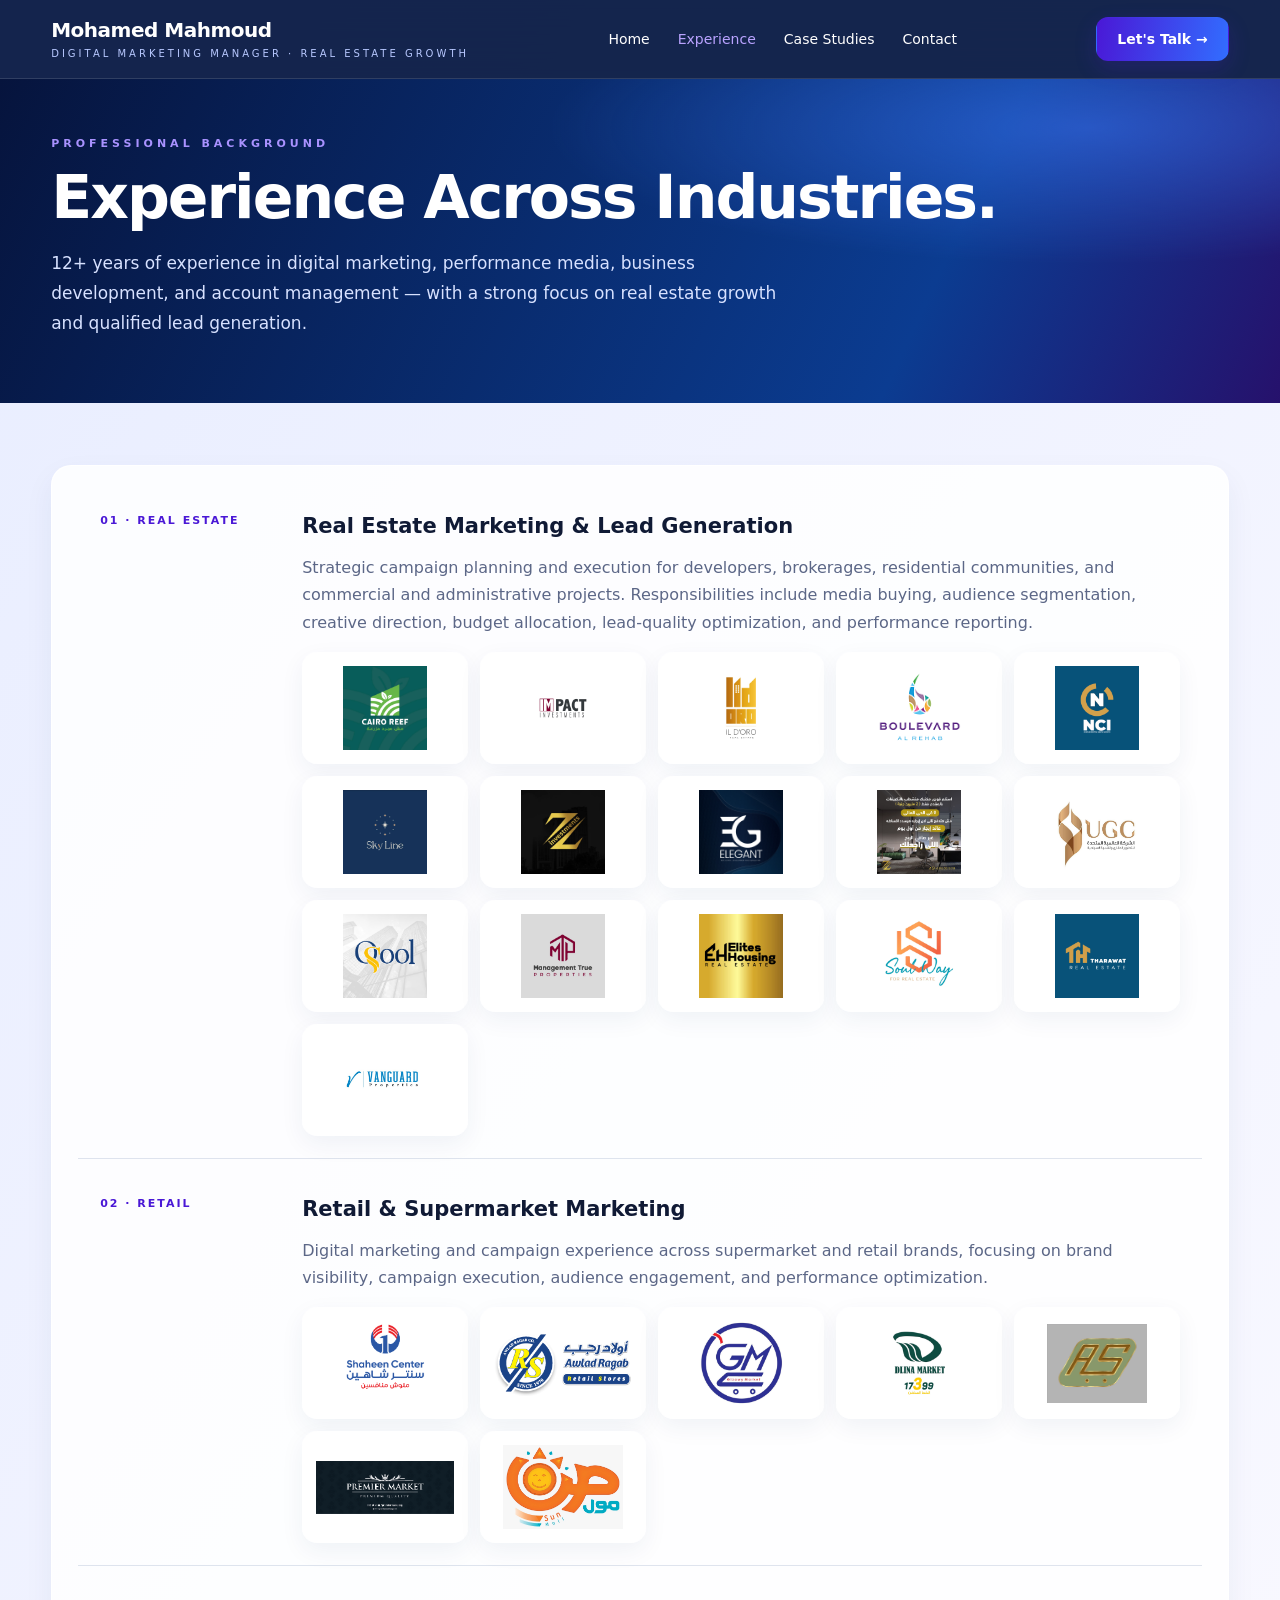
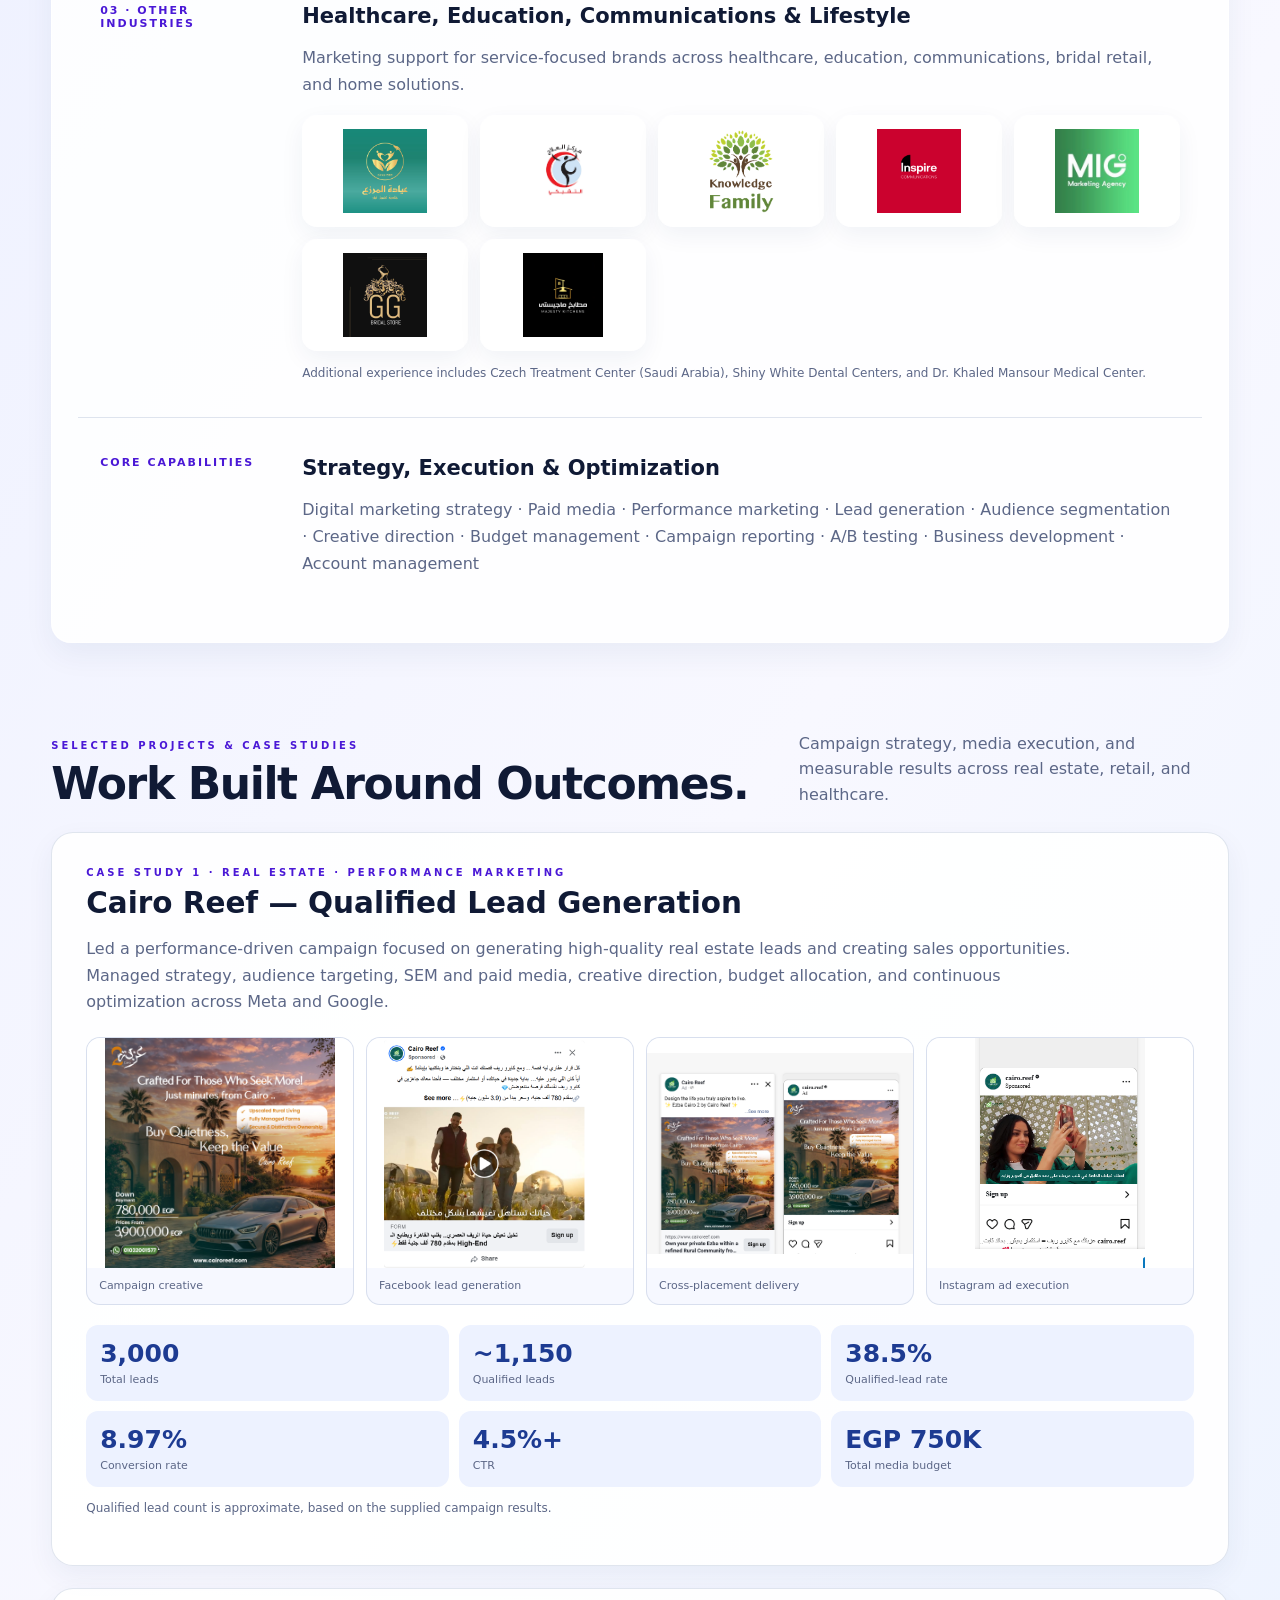
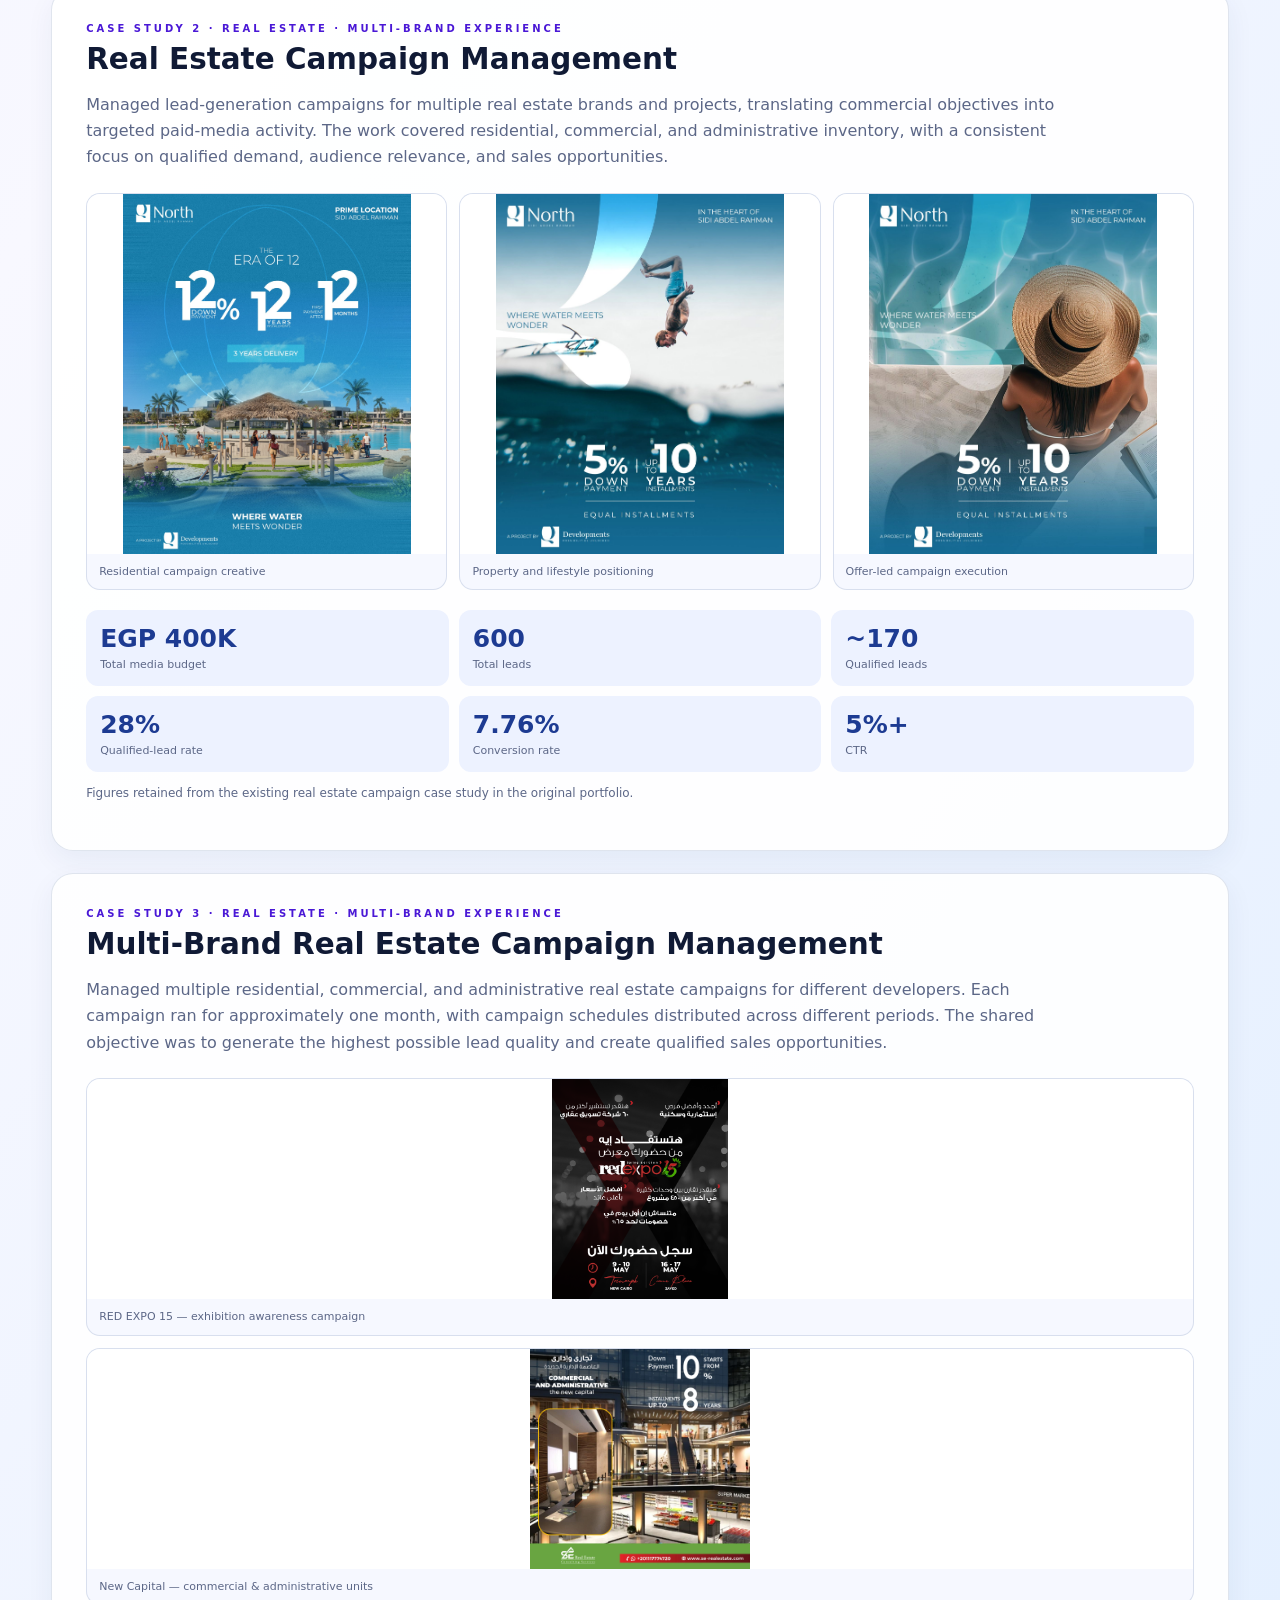
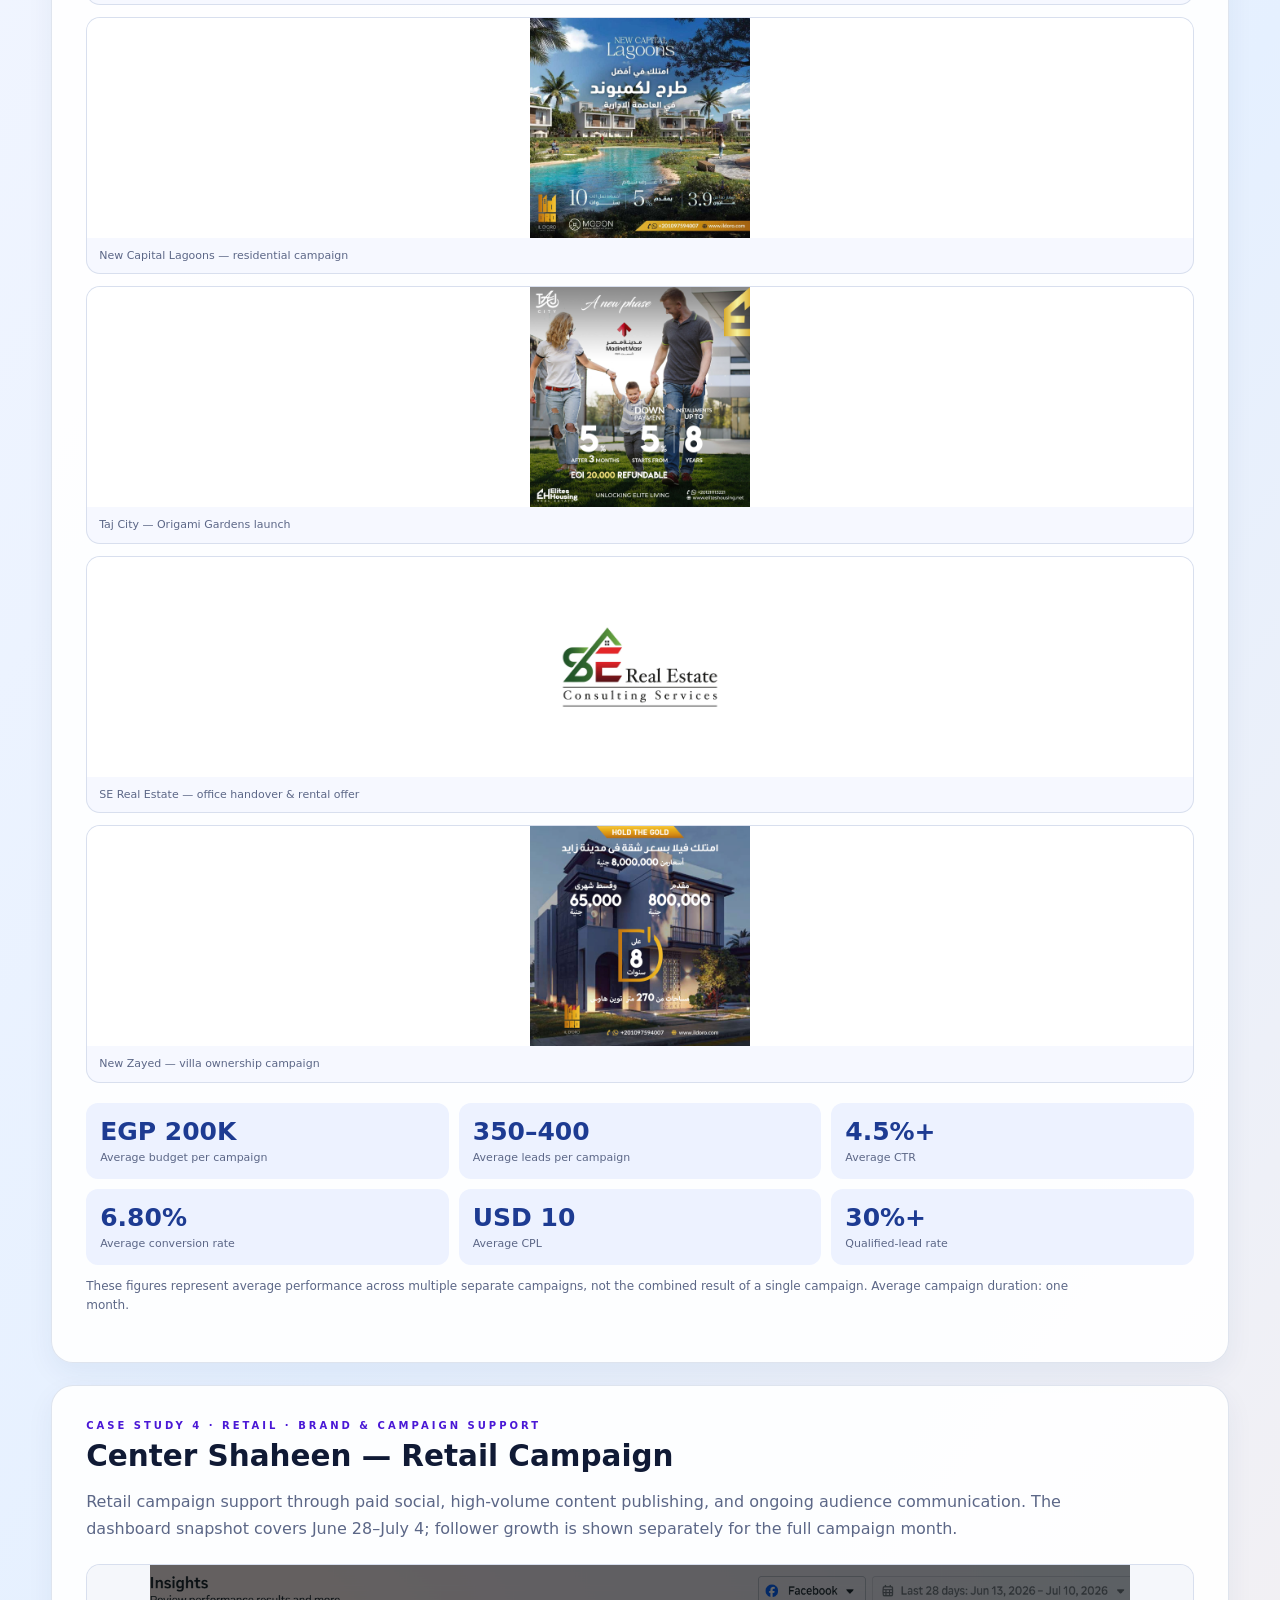
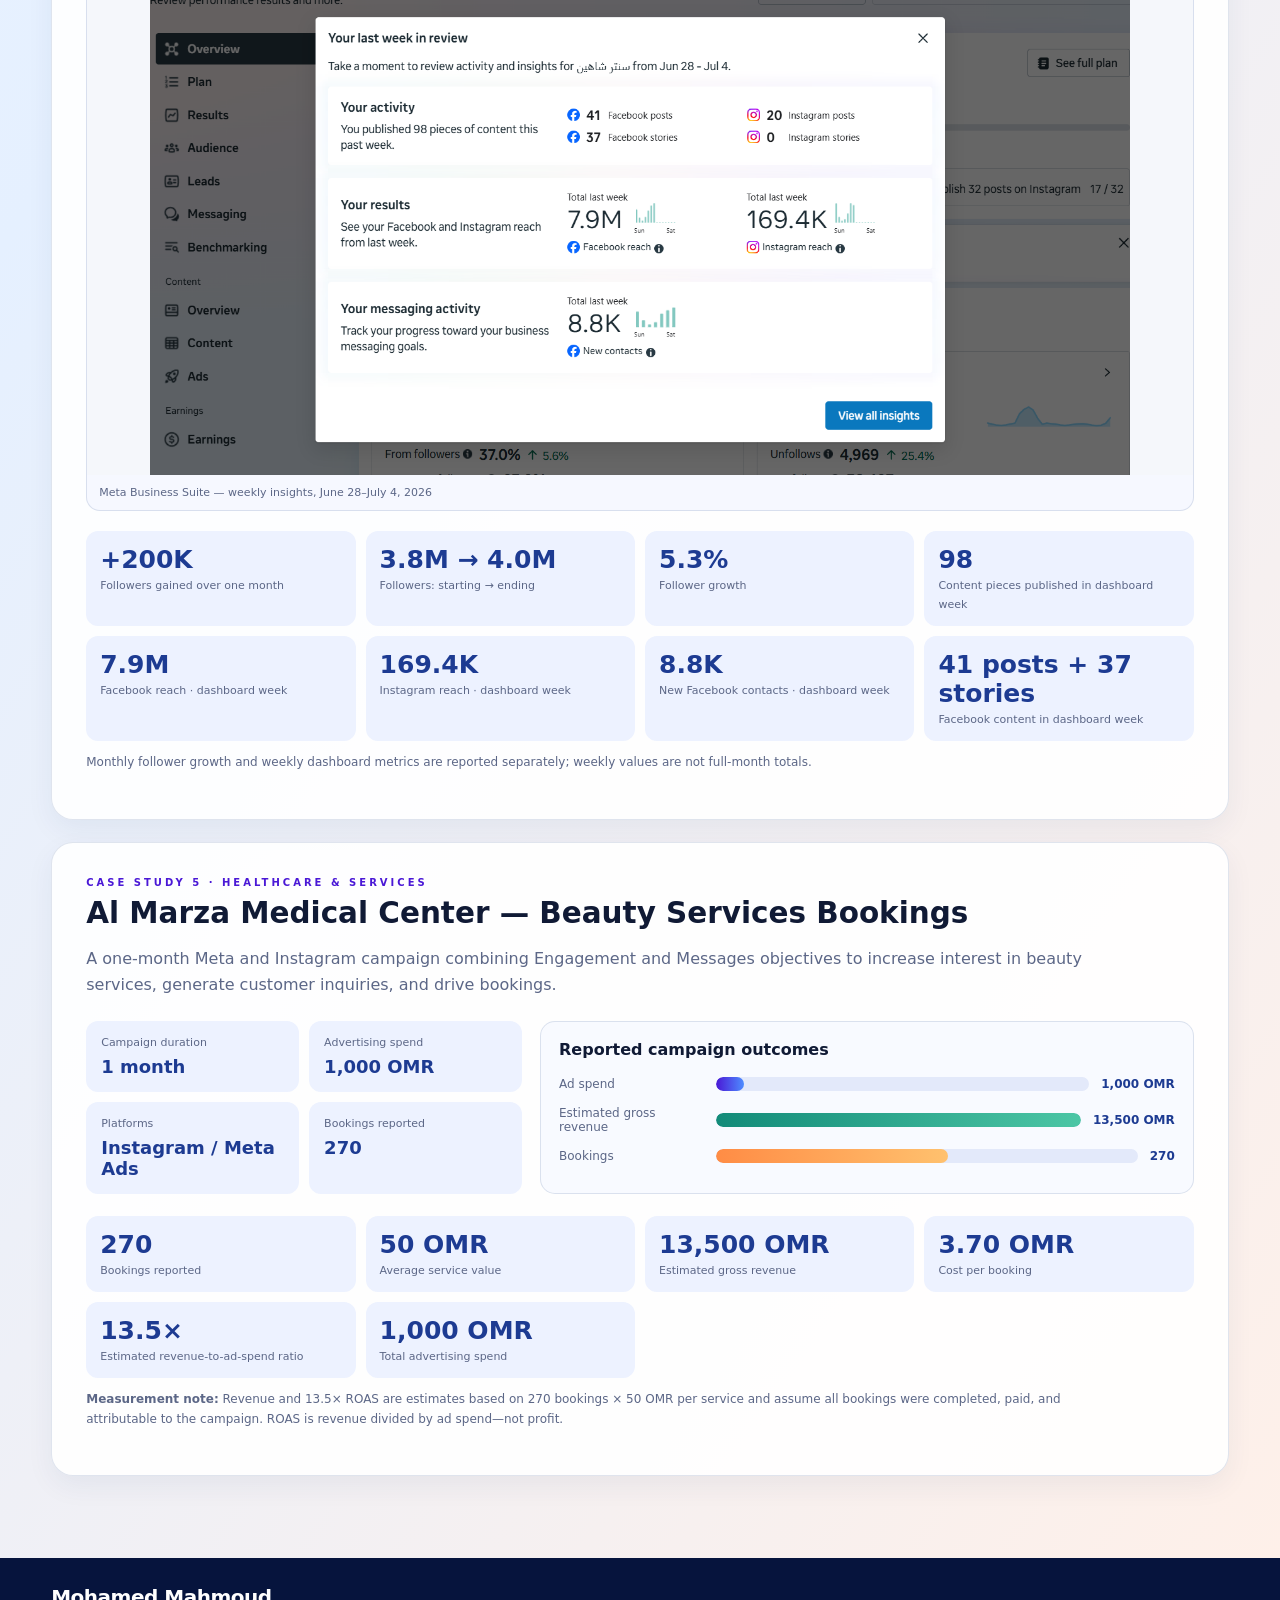
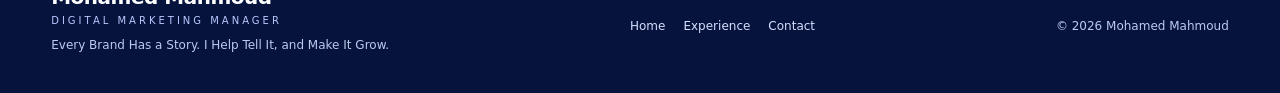
==== commit 49a8d378: "Replace repeated multi-brand case study creatives with six supplied campaigns and original logos" ====
--- a/real-estate/experience.html
+++ b/real-estate/experience.html
@@ -2,7 +2,14 @@
 <header class="topbar"><div class="wrap nav"><a class="identity" href="index.html"><strong>Mohamed Mahmoud</strong><span>Digital Marketing Manager · Real Estate Growth</span></a><nav class="navlinks"><a href="index.html">Home</a><a class="active" href="experience.html">Experience</a><a href="experience.html#case-studies">Case Studies</a><a href="contact.html">Contact</a></nav><a class="btn btn-primary" href="contact.html">Let's Talk →</a><button class="mobile-toggle" aria-expanded="false" aria-label="Open navigation">☰</button></div></header>
 <main><section class="page-hero"><div class="wrap"><div class="eyebrow">Professional background</div><h1>Experience Across Industries.</h1><p>12+ years of experience in digital marketing, performance media, business development, and account management — with a strong focus on real estate growth and qualified lead generation.</p></div></section>
 <section class="section"><div class="wrap"><div class="content-panel timeline">
-<div class="timeline-item" id="real-estate"><div class="timeline-label">01 · Real Estate</div><div><h3>Real Estate Marketing & Lead Generation</h3><p>Strategic campaign planning and execution for developers, brokerages, residential communities, and commercial and administrative projects. Responsibilities include media buying, audience segmentation, creative direction, budget allocation, lead-quality optimization, and performance reporting.</p><div class="brand-grid"><div class="brand-card"><img src="../assets/cairo-reef.jpg" alt="Cairo Reef"></div><div class="brand-card"><img src="../assets/impact-investments.jpg" alt="Impact Investments"></div><div class="brand-card"><img src="../assets/il-doro.jpg" alt="IL D'Oro"></div><div class="brand-card"><img src="../assets/boulevard-alrehab.png" alt="Boulevard Al Rehab"></div><div class="brand-card"><img src="../assets/nci.jpg" alt="NCI"></div><div class="brand-card"><img src="../assets/skyline.jpg" alt="Sky Line"></div><div class="brand-card"><img src="../assets/z-investments.jpg" alt="Z Investments"></div><div class="brand-card"><img src="../assets/elegant-real-estate.jpg" alt="Elegant Real Estate"></div><div class="brand-card text-brand ugc"><img src="assets/ugc.svg" alt="UGC — United Global Company"><small>United Global Company</small></div><div class="brand-card text-brand elites"><img src="assets/elites-housing.svg" alt="Elites Housing"><small>Real Estate</small></div><div class="brand-card text-brand mtp"><img src="assets/mtp.svg" alt="Management True Properties"><small>Management True Properties</small></div><div class="brand-card text-brand qool"><img src="assets/qool.svg" alt="Qool Real Estate"><small>Real Estate</small></div><div class="brand-card text-brand soul"><img src="assets/soul-way.svg" alt="Soul Way for Real Estate"><small>For Real Estate</small></div><div class="brand-card text-brand tharawat"><img src="assets/tharawat.svg" alt="Tharawat Real Estate"><small>Tharawat Real Estate</small></div><div class="brand-card text-brand vanguard"><img src="assets/vanguard.svg" alt="Vanguard Properties"><small>Properties</small></div></div></div></div>
+<div class="timeline-item" id="real-estate"><div class="timeline-label">01 · Real Estate</div><div><h3>Real Estate Marketing & Lead Generation</h3><p>Strategic campaign planning and execution for developers, brokerages, residential communities, and commercial and administrative projects. Responsibilities include media buying, audience segmentation, creative direction, budget allocation, lead-quality optimization, and performance reporting.</p><div class="brand-grid"><div class="brand-card"><img src="../assets/cairo-reef.jpg" alt="Cairo Reef"></div><div class="brand-card"><img src="../assets/impact-investments.jpg" alt="Impact Investments"></div><div class="brand-card"><img src="../assets/il-doro.jpg" alt="IL D'Oro"></div><div class="brand-card"><img src="../assets/boulevard-alrehab.png" alt="Boulevard Al Rehab"></div><div class="brand-card"><img src="../assets/nci.jpg" alt="NCI"></div><div class="brand-card"><img src="../assets/skyline.jpg" alt="Sky Line"></div><div class="brand-card"><img src="../assets/z-investments.jpg" alt="Z Investments"></div><div class="brand-card"><img src="../assets/elegant-real-estate.jpg" alt="Elegant Real Estate"></div><div class="brand-card original-logo"><img src="../marketing/assets/01Z.jpg%20(1).jpeg" alt="BE Real Estate Consulting Services — original supplied logo"></div>
+<div class="brand-card original-logo"><img src="../marketing/assets/UGC.jpg" alt="United Global Company — original supplied logo"></div>
+<div class="brand-card original-logo"><img src="../marketing/assets/Osool.png" alt="Osool / Qool Real Estate — original supplied logo"></div>
+<div class="brand-card original-logo"><img src="../marketing/assets/MT.jpg" alt="Management True Properties — original supplied logo"></div>
+<div class="brand-card original-logo"><img src="../marketing/assets/Elites%20Housing.jpg" alt="Elites Housing — original supplied logo"></div>
+<div class="brand-card original-logo"><img src="../marketing/assets/Soul%20Way.jpeg" alt="Soul Way for Real Estate — original supplied logo"></div>
+<div class="brand-card original-logo"><img src="../marketing/assets/Tharawat.jpg" alt="Tharawat Real Estate — original supplied logo"></div>
+<div class="brand-card original-logo"><img src="../marketing/assets/Vanguard.jpg" alt="Vanguard Properties — original supplied logo"></div></div></div></div>
 <div class="timeline-item" id="retail"><div class="timeline-label">02 · Retail</div><div><h3>Retail & Supermarket Marketing</h3><p>Digital marketing and campaign experience across supermarket and retail brands, focusing on brand visibility, campaign execution, audience engagement, and performance optimization.</p><div class="brand-grid"><div class="brand-card"><img src="../assets/shaheen-center.png" alt="Shaheen Center"></div><div class="brand-card"><img src="../assets/awlad-ragab.gif" alt="Awlad Ragab"></div><div class="brand-card"><img src="../assets/gizawy-market.jpg" alt="Gizawy Market"></div><div class="brand-card"><img src="../assets/dlina-market.jpg" alt="Dlina Market"></div><div class="brand-card"><img src="../assets/abu-saleh.jpg" alt="Abu Saleh"></div><div class="brand-card"><img src="../assets/premier-market.jpg" alt="Premier Market"></div><div class="brand-card"><img src="../assets/sun-mall.jpg" alt="Sun Mall"></div></div></div></div>
 <div class="timeline-item" id="other-industries"><div class="timeline-label">03 · Other Industries</div><div><h3>Healthcare, Education, Communications & Lifestyle</h3><p>Marketing support for service-focused brands across healthcare, education, communications, bridal retail, and home solutions.</p><div class="brand-grid"><div class="brand-card"><img src="../assets/almurazza-medical.jpg" alt="Al Marza Medical Center"></div><div class="brand-card"><img src="../assets/mandour-medical.jpg" alt="Mandour Medical Center"></div><div class="brand-card"><img src="../assets/knowledge-family.png" alt="Knowledge Family"></div><div class="brand-card"><img src="../assets/inspire-communications.png" alt="Inspire Communications"></div><div class="brand-card"><img src="../assets/mig-marketing.jpg" alt="MIG Marketing Agency"></div><div class="brand-card"><img src="../assets/gg-bridal-store.jpg" alt="GG Bridal Store"></div><div class="brand-card"><img src="../assets/majesty-kitchens.png" alt="Majesty Kitchens"></div></div><p class="notice">Additional experience includes Czech Treatment Center (Saudi Arabia), Shiny White Dental Centers, and Dr. Khaled Mansour Medical Center.</p></div></div>
 <div class="timeline-item"><div class="timeline-label">Core capabilities</div><div><h3>Strategy, Execution & Optimization</h3><p>Digital marketing strategy · Paid media · Performance marketing · Lead generation · Audience segmentation · Creative direction · Budget management · Campaign reporting · A/B testing · Business development · Account management</p></div></div>
@@ -10,7 +17,14 @@
 <section class="section outcomes-section" id="case-studies"><div class="wrap"><div class="section-head"><div><div class="section-kicker">Selected Projects & Case Studies</div><h2>Work Built Around Outcomes.</h2></div><p>Campaign strategy, media execution, and measurable results across real estate, retail, and healthcare.</p></div><div class="case-stack">
 <article class="case-card case-wide" id="cairo-reef"><div class="section-kicker">Case Study 1 · Real Estate · Performance Marketing</div><h3>Cairo Reef — Qualified Lead Generation</h3><p>Led a performance-driven campaign focused on generating high-quality real estate leads and creating sales opportunities. Managed strategy, audience targeting, SEM and paid media, creative direction, budget allocation, and continuous optimization across Meta and Google.</p><div class="campaign-gallery gallery-four"><figure><img src="../assets/cairo-reef-campaign-creative.jpeg" alt="Cairo Reef campaign creative"><figcaption>Campaign creative</figcaption></figure><figure><img src="../assets/cairo-reef-facebook-ad.png" alt="Cairo Reef Facebook ad"><figcaption>Facebook lead generation</figcaption></figure><figure><img src="../assets/cairo-reef-ad-placements.png" alt="Cairo Reef ad placements"><figcaption>Cross-placement delivery</figcaption></figure><figure><img src="../assets/cairo-reef-instagram-ad.png" alt="Cairo Reef Instagram ad"><figcaption>Instagram ad execution</figcaption></figure></div><div class="metric-grid"><div class="metric"><strong>3,000</strong><span>Total leads</span></div><div class="metric"><strong>~1,150</strong><span>Qualified leads</span></div><div class="metric"><strong>38.5%</strong><span>Qualified-lead rate</span></div><div class="metric"><strong>8.97%</strong><span>Conversion rate</span></div><div class="metric"><strong>4.5%+</strong><span>CTR</span></div><div class="metric"><strong>EGP 750K</strong><span>Total media budget</span></div></div><p class="notice">Qualified lead count is approximate, based on the supplied campaign results.</p></article>
 <article class="case-card case-wide" id="campaign-management"><div class="section-kicker">Case Study 2 · Real Estate · Multi-brand Experience</div><h3>Real Estate Campaign Management</h3><p>Managed lead-generation campaigns for multiple real estate brands and projects, translating commercial objectives into targeted paid-media activity. The work covered residential, commercial, and administrative inventory, with a consistent focus on qualified demand, audience relevance, and sales opportunities.</p><div class="campaign-gallery gallery-three"><figure><img src="../assets/real-estate-case-1.jpg" alt="Real estate campaign creative"><figcaption>Residential campaign creative</figcaption></figure><figure><img src="../assets/real-estate-case-2.jpeg" alt="Real estate campaign creative"><figcaption>Property and lifestyle positioning</figcaption></figure><figure><img src="../assets/real-estate-case-3.jpeg" alt="Real estate campaign creative"><figcaption>Offer-led campaign execution</figcaption></figure></div><div class="metric-grid"><div class="metric"><strong>EGP 400K</strong><span>Total media budget</span></div><div class="metric"><strong>600</strong><span>Total leads</span></div><div class="metric"><strong>~170</strong><span>Qualified leads</span></div><div class="metric"><strong>28%</strong><span>Qualified-lead rate</span></div><div class="metric"><strong>7.76%</strong><span>Conversion rate</span></div><div class="metric"><strong>5%+</strong><span>CTR</span></div></div><p class="notice">Figures retained from the existing real estate campaign case study in the original portfolio.</p></article>
-<article class="case-card case-wide" id="multi-brand"><div class="section-kicker">Case Study 3 · Real Estate · Multi-brand Experience</div><h3>Multi-Brand Real Estate Campaign Management</h3><p>Managed multiple residential, commercial, and administrative real estate campaigns for different developers. Each campaign ran for approximately one month, with campaign schedules distributed across different periods. The shared objective was to generate the highest possible lead quality and create qualified sales opportunities.</p><div class="campaign-gallery gallery-three"><figure><img src="../assets/real-estate-case-1.jpg" alt="Real estate campaign creative"><figcaption>Real estate advertising creative</figcaption></figure><figure><img src="../assets/real-estate-case-2.jpeg" alt="Real estate campaign creative"><figcaption>Property lifestyle creative</figcaption></figure><figure><img src="../assets/real-estate-case-3.jpeg" alt="Real estate campaign creative"><figcaption>Offer-led campaign creative</figcaption></figure></div><div class="metric-grid"><div class="metric"><strong>EGP 200K</strong><span>Average budget per campaign</span></div><div class="metric"><strong>350–400</strong><span>Average leads per campaign</span></div><div class="metric"><strong>4.5%+</strong><span>Average CTR</span></div><div class="metric"><strong>6.80%</strong><span>Average conversion rate</span></div><div class="metric"><strong>USD 10</strong><span>Average CPL</span></div><div class="metric"><strong>30%+</strong><span>Qualified-lead rate</span></div></div><p class="notice">These figures represent average performance across multiple separate campaigns, not the combined result of a single campaign. Average campaign duration: one month.</p></article>
+<article class="case-card case-wide" id="multi-brand"><div class="section-kicker">Case Study 3 · Real Estate · Multi-brand Experience</div><h3>Multi-Brand Real Estate Campaign Management</h3><p>Managed multiple residential, commercial, and administrative real estate campaigns for different developers. Each campaign ran for approximately one month, with campaign schedules distributed across different periods. The shared objective was to generate the highest possible lead quality and create qualified sales opportunities.</p><div class="campaign-gallery gallery-six">
+<figure><img src="../marketing/assets/post2.png" alt="RED EXPO Spring Edition 15 real estate exhibition campaign"><figcaption>RED EXPO 15 — exhibition awareness campaign</figcaption></figure>
+<figure><img src="../marketing/assets/Commercial-and-administrative-the-new-capital.jpg" alt="Commercial and administrative units in the New Capital campaign"><figcaption>New Capital — commercial &amp; administrative units</figcaption></figure>
+<figure><img src="../marketing/assets/Compound-Lagoons-New-Capital.jpg" alt="New Capital Lagoons residential compound campaign"><figcaption>New Capital Lagoons — residential campaign</figcaption></figure>
+<figure><img src="../marketing/assets/Origami-Gardens-Taj-City.jpg" alt="Taj City Origami Gardens new phase campaign"><figcaption>Taj City — Origami Gardens launch</figcaption></figure>
+<figure><img src="../marketing/assets/SE%20Real%20Estate.jpg" alt="SE Real Estate office handover and rental campaign"><figcaption>SE Real Estate — office handover &amp; rental offer</figcaption></figure>
+<figure><img src="../marketing/assets/%D8%A7%D9%85%D8%AA%D9%84%D9%83-%D9%81%D9%8A%D9%84%D8%A7-%D8%A8%D8%B3%D8%B9%D8%B1-%D8%B4%D9%82%D8%A9-%D9%81%D9%89-%D9%85%D8%AF%D9%8A%D9%86%D8%A9-%D8%B2%D8%A7%D9%8A%D8%AF.jpg" alt="Villa in Zayed campaign creative"><figcaption>New Zayed — villa ownership campaign</figcaption></figure>
+</div><div class="metric-grid"><div class="metric"><strong>EGP 200K</strong><span>Average budget per campaign</span></div><div class="metric"><strong>350–400</strong><span>Average leads per campaign</span></div><div class="metric"><strong>4.5%+</strong><span>Average CTR</span></div><div class="metric"><strong>6.80%</strong><span>Average conversion rate</span></div><div class="metric"><strong>USD 10</strong><span>Average CPL</span></div><div class="metric"><strong>30%+</strong><span>Qualified-lead rate</span></div></div><p class="notice">These figures represent average performance across multiple separate campaigns, not the combined result of a single campaign. Average campaign duration: one month.</p></article>
 <article class="case-card case-wide" id="center-shaheen"><div class="section-kicker">Case Study 4 · Retail · Brand & Campaign Support</div><h3>Center Shaheen — Retail Campaign</h3><p>Retail campaign support through paid social, high-volume content publishing, and ongoing audience communication. The dashboard snapshot covers June 28–July 4; follower growth is shown separately for the full campaign month.</p><div class="campaign-gallery gallery-one"><figure><img src="../assets/shaheen-weekly-insights.png" alt="Center Shaheen Meta Business Suite weekly insights"><figcaption>Meta Business Suite — weekly insights, June 28–July 4, 2026</figcaption></figure></div><div class="metric-grid metric-grid-4"><div class="metric"><strong>+200K</strong><span>Followers gained over one month</span></div><div class="metric"><strong>3.8M → 4.0M</strong><span>Followers: starting → ending</span></div><div class="metric"><strong>5.3%</strong><span>Follower growth</span></div><div class="metric"><strong>98</strong><span>Content pieces published in dashboard week</span></div><div class="metric"><strong>7.9M</strong><span>Facebook reach · dashboard week</span></div><div class="metric"><strong>169.4K</strong><span>Instagram reach · dashboard week</span></div><div class="metric"><strong>8.8K</strong><span>New Facebook contacts · dashboard week</span></div><div class="metric"><strong>41 posts + 37 stories</strong><span>Facebook content in dashboard week</span></div></div><p class="notice">Monthly follower growth and weekly dashboard metrics are reported separately; weekly values are not full-month totals.</p></article>
 <article class="case-card case-wide" id="al-marza"><div class="section-kicker">Case Study 5 · Healthcare & Services</div><h3>Al Marza Medical Center — Beauty Services Bookings</h3><p>A one-month Meta and Instagram campaign combining Engagement and Messages objectives to increase interest in beauty services, generate customer inquiries, and drive bookings.</p><div class="report-summary"><div class="report-facts"><div><span>Campaign duration</span><strong>1 month</strong></div><div><span>Advertising spend</span><strong>1,000 OMR</strong></div><div><span>Platforms</span><strong>Instagram / Meta Ads</strong></div><div><span>Bookings reported</span><strong>270</strong></div></div><div class="chart-panel"><h4>Reported campaign outcomes</h4><div class="bar-chart"><div class="bar-row"><span>Ad spend</span><div class="bar-track"><div class="bar bar-spend"></div></div><strong>1,000 OMR</strong></div><div class="bar-row"><span>Estimated gross revenue</span><div class="bar-track"><div class="bar bar-revenue"></div></div><strong>13,500 OMR</strong></div><div class="bar-row"><span>Bookings</span><div class="bar-track"><div class="bar bar-bookings"></div></div><strong>270</strong></div></div></div></div><div class="metric-grid metric-grid-4"><div class="metric"><strong>270</strong><span>Bookings reported</span></div><div class="metric"><strong>50 OMR</strong><span>Average service value</span></div><div class="metric"><strong>13,500 OMR</strong><span>Estimated gross revenue</span></div><div class="metric"><strong>3.70 OMR</strong><span>Cost per booking</span></div><div class="metric"><strong>13.5×</strong><span>Estimated revenue-to-ad-spend ratio</span></div><div class="metric"><strong>1,000 OMR</strong><span>Total advertising spend</span></div></div><p class="notice"><strong>Measurement note:</strong> Revenue and 13.5× ROAS are estimates based on 270 bookings × 50 OMR per service and assume all bookings were completed, paid, and attributable to the campaign. ROAS is revenue divided by ad spend—not profit.</p></article>
 </div></div></section></main>
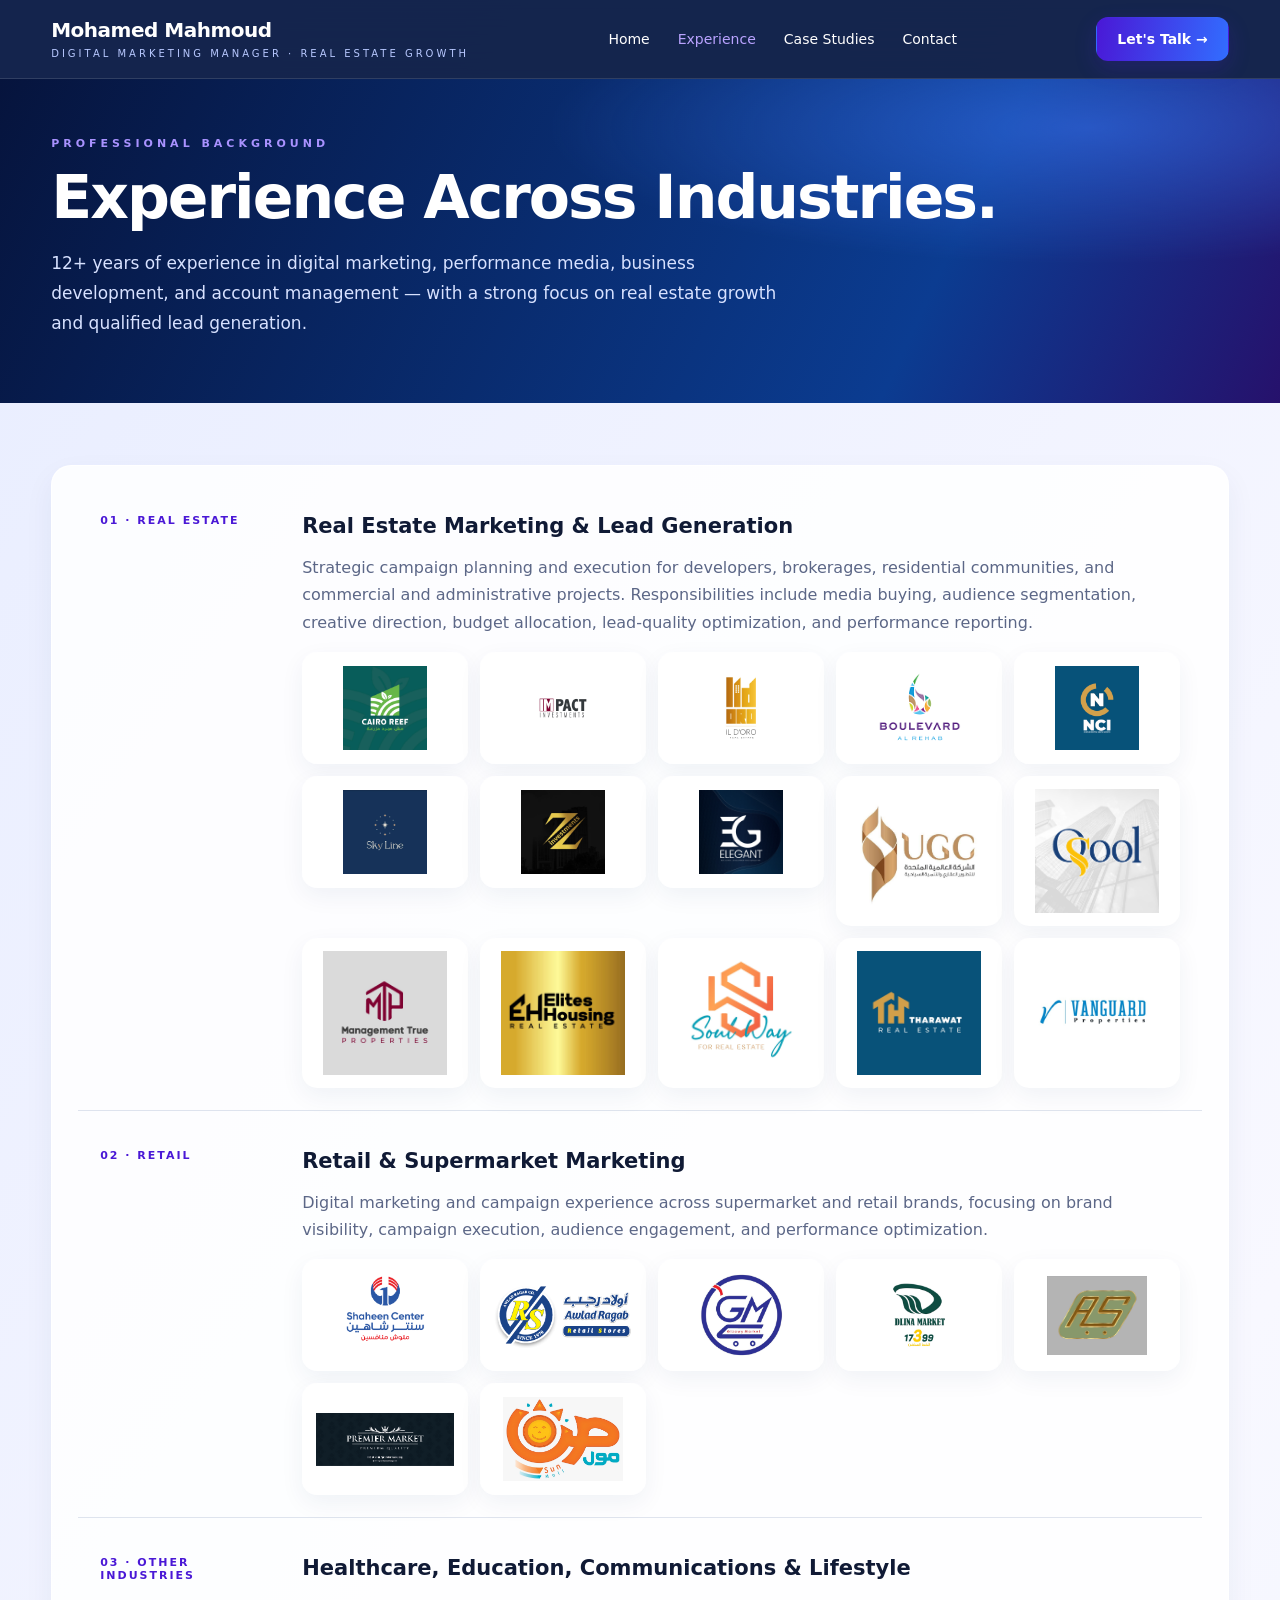
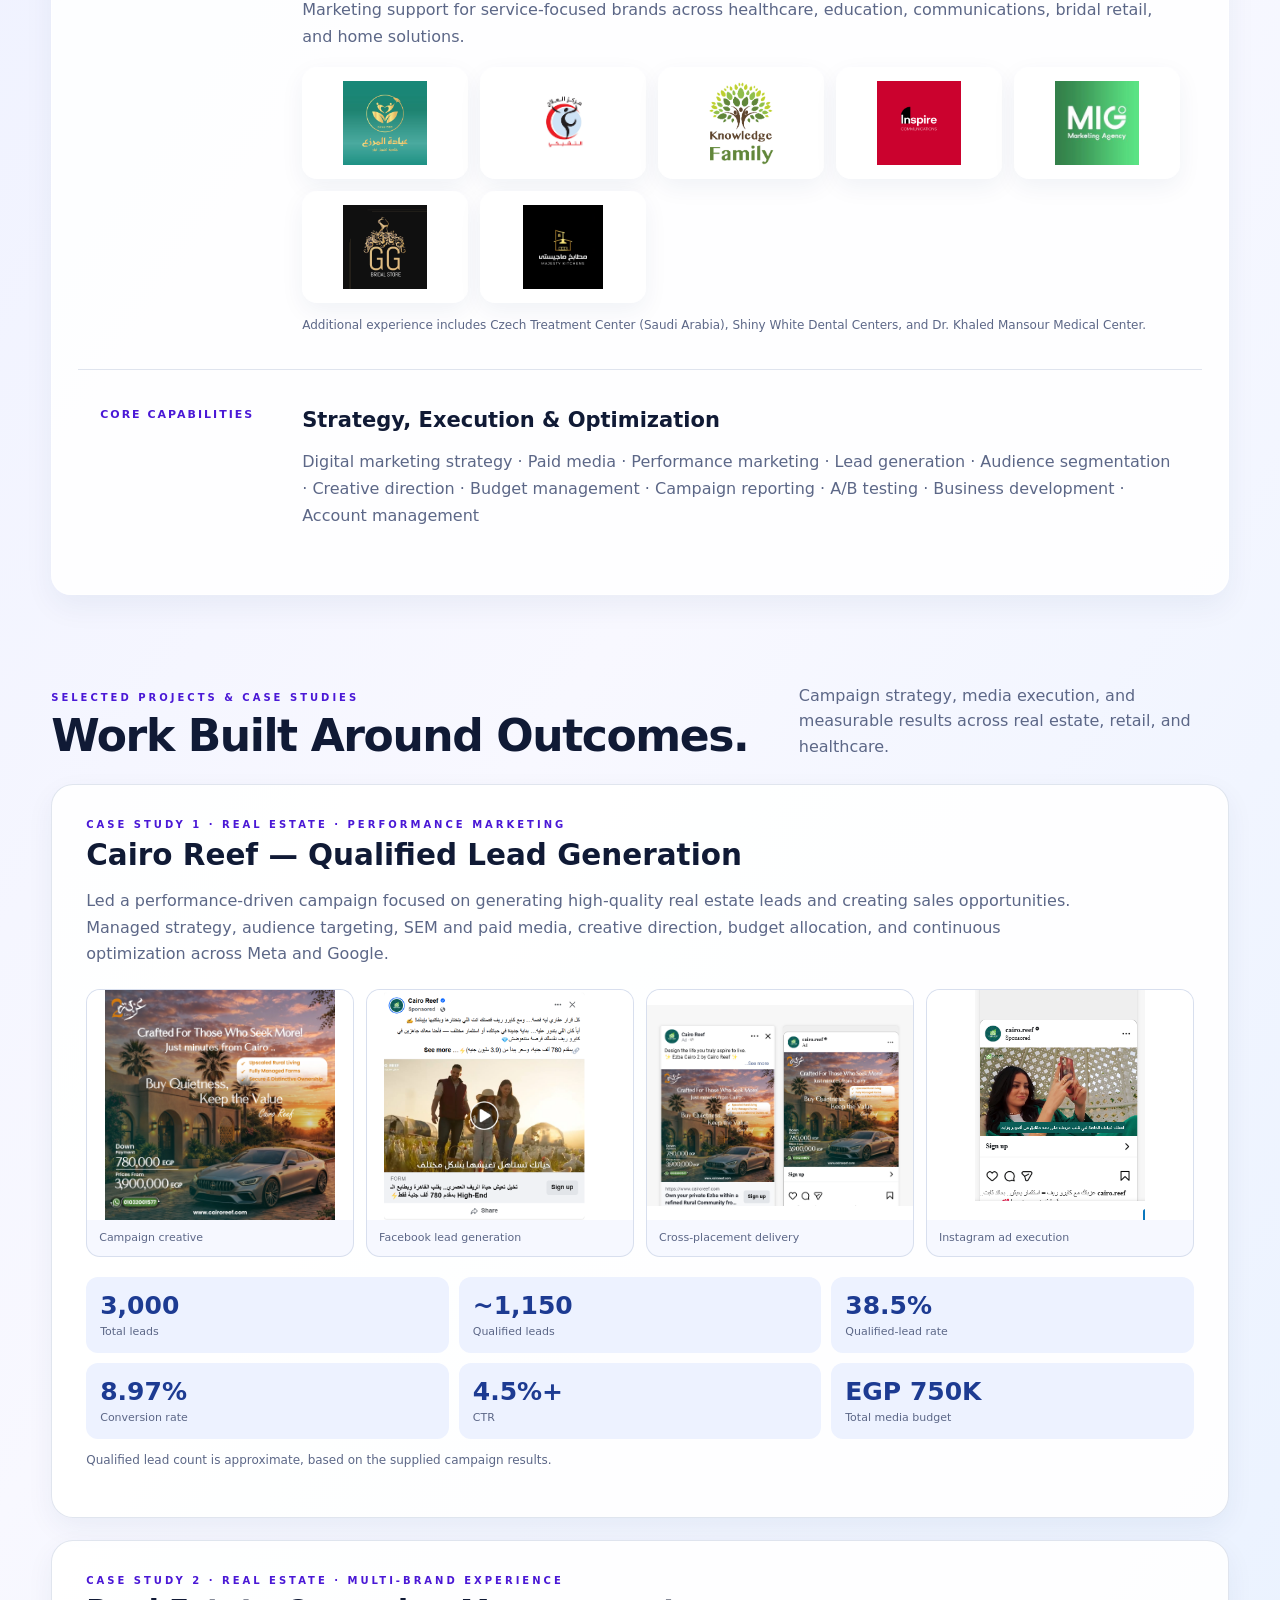
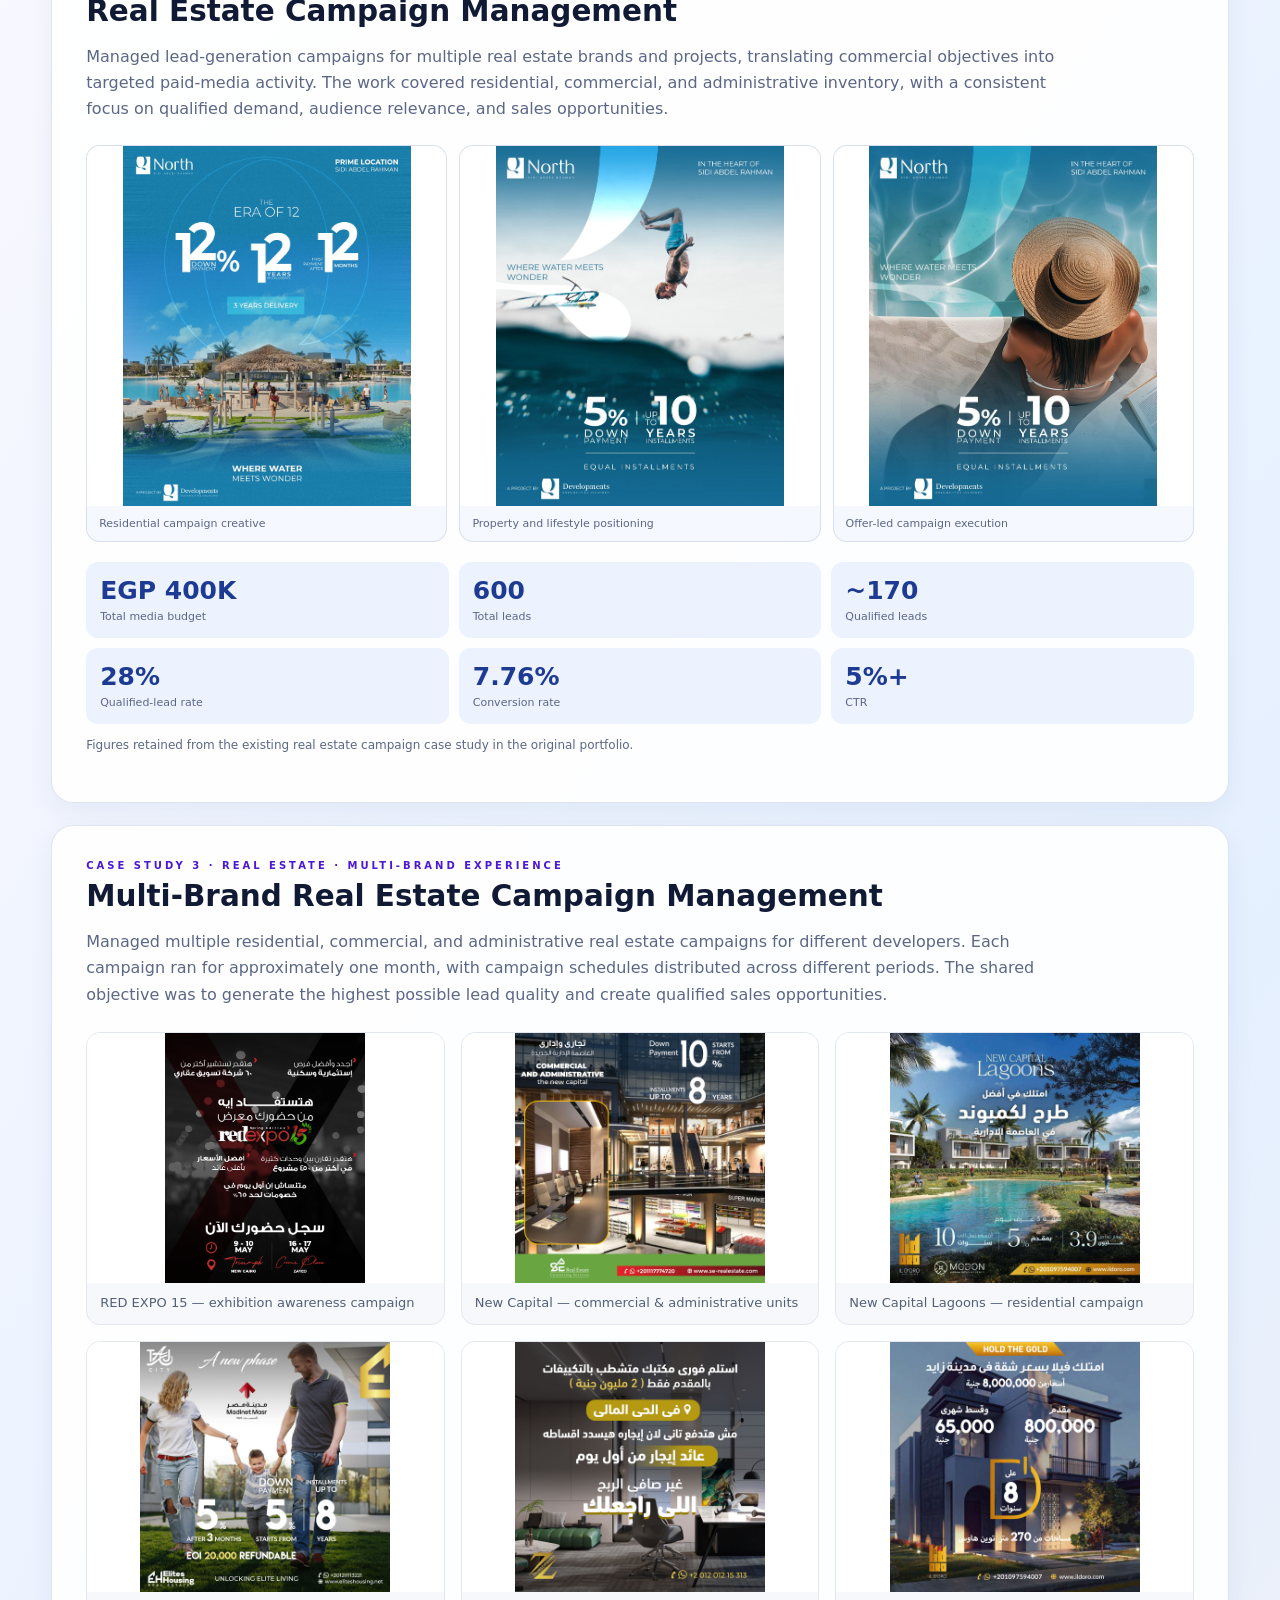
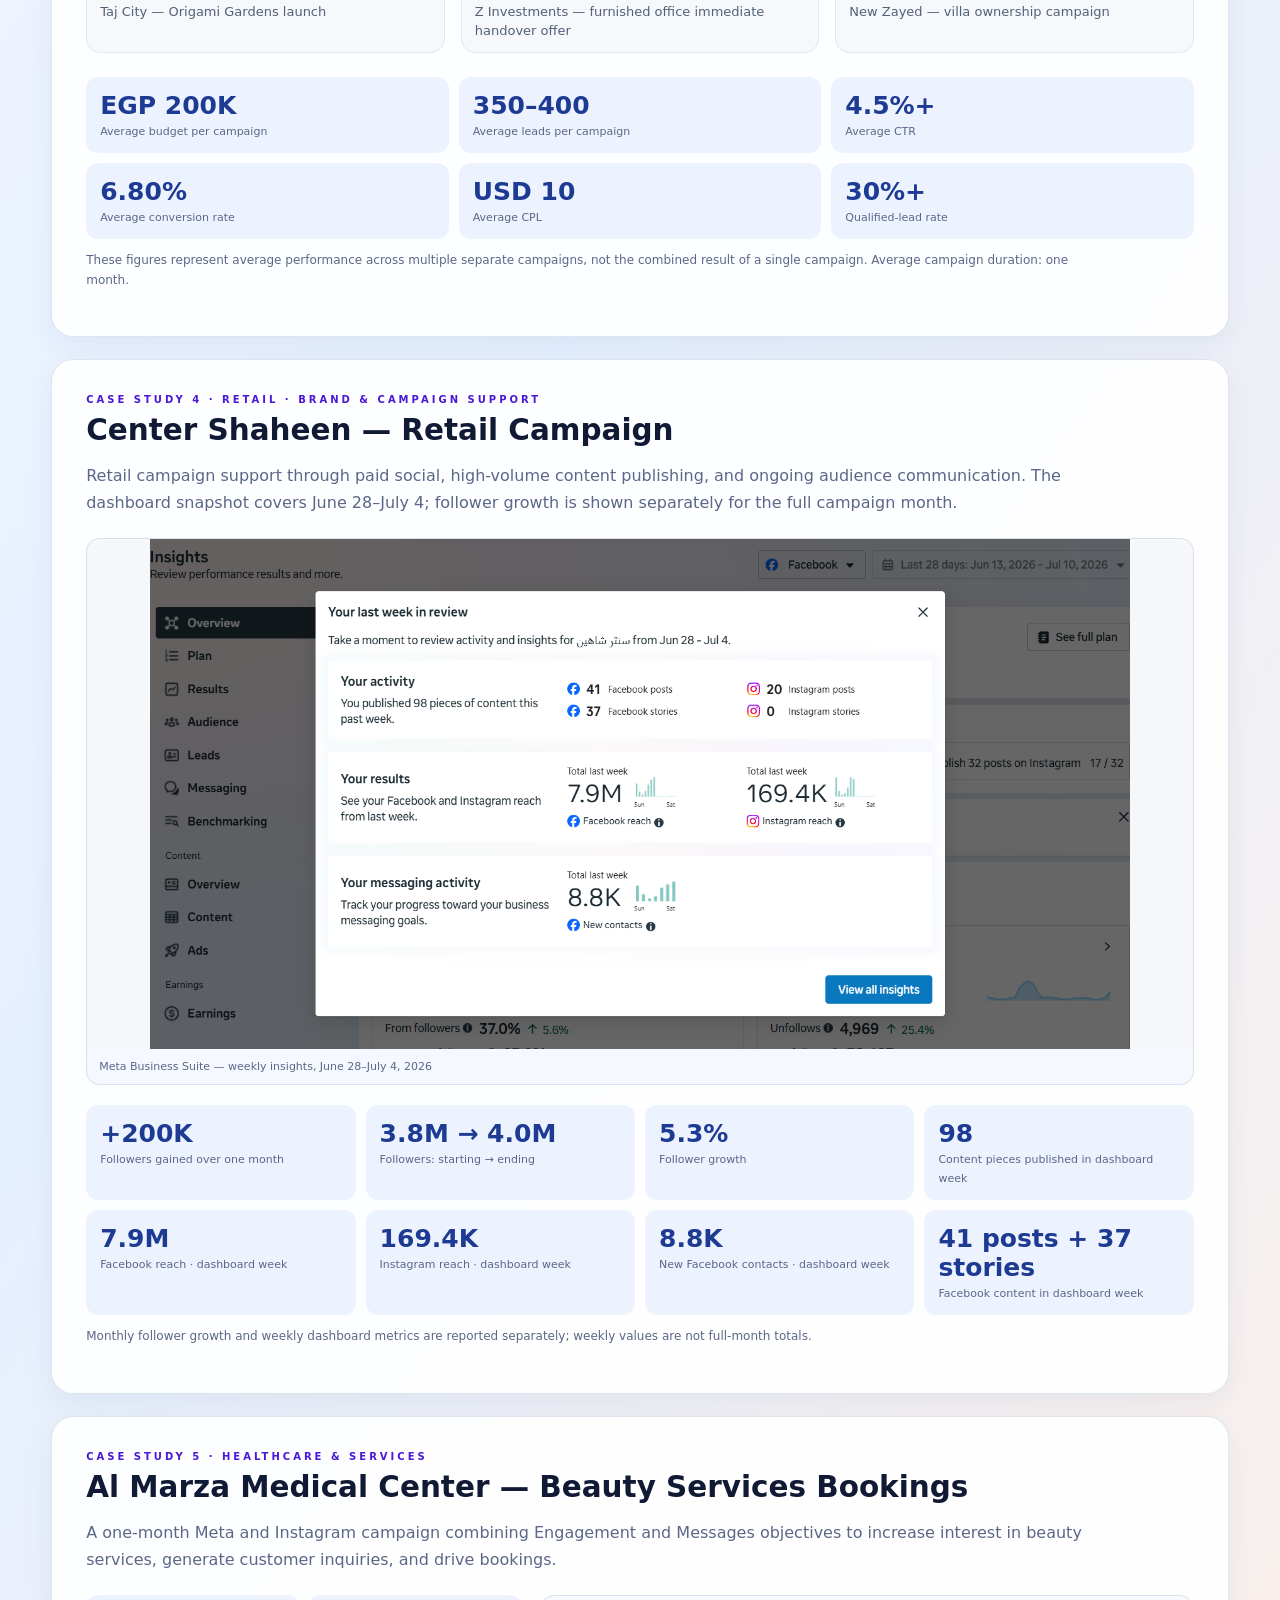
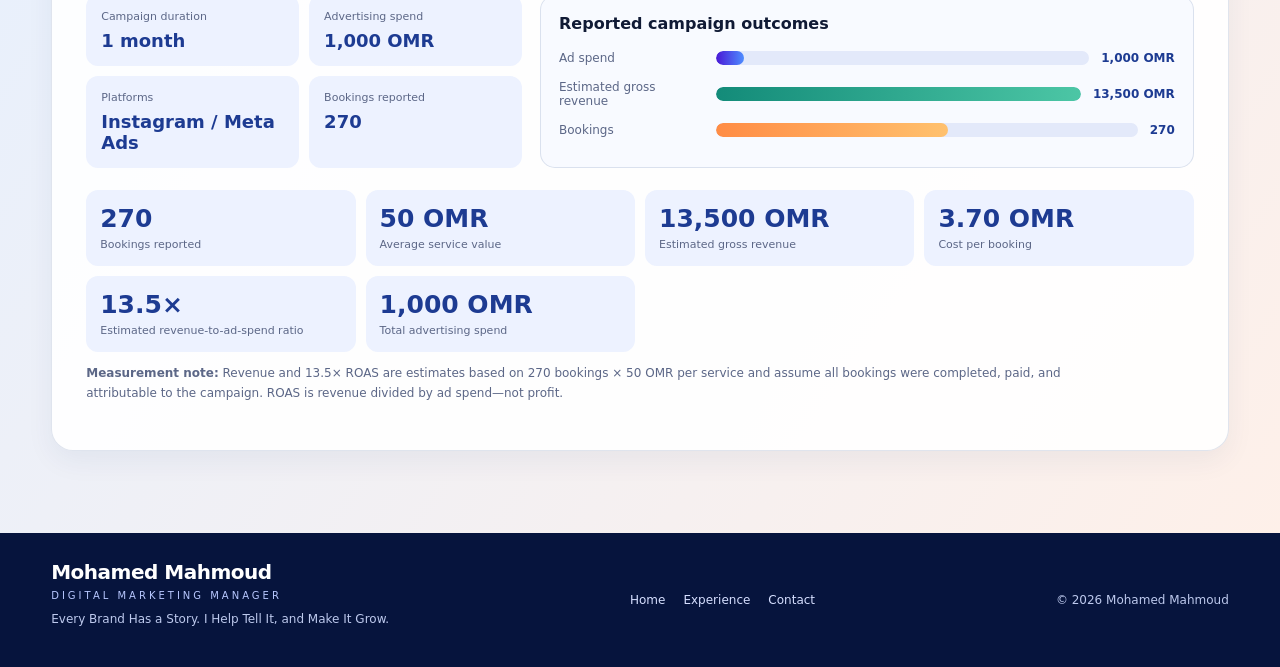
==== commit 38788b7f: "Use Z Investments campaign creative and remove it from logo list" ====
--- a/real-estate/experience.html
+++ b/real-estate/experience.html
@@ -2,7 +2,7 @@
 <header class="topbar"><div class="wrap nav"><a class="identity" href="index.html"><strong>Mohamed Mahmoud</strong><span>Digital Marketing Manager · Real Estate Growth</span></a><nav class="navlinks"><a href="index.html">Home</a><a class="active" href="experience.html">Experience</a><a href="experience.html#case-studies">Case Studies</a><a href="contact.html">Contact</a></nav><a class="btn btn-primary" href="contact.html">Let's Talk →</a><button class="mobile-toggle" aria-expanded="false" aria-label="Open navigation">☰</button></div></header>
 <main><section class="page-hero"><div class="wrap"><div class="eyebrow">Professional background</div><h1>Experience Across Industries.</h1><p>12+ years of experience in digital marketing, performance media, business development, and account management — with a strong focus on real estate growth and qualified lead generation.</p></div></section>
 <section class="section"><div class="wrap"><div class="content-panel timeline">
-<div class="timeline-item" id="real-estate"><div class="timeline-label">01 · Real Estate</div><div><h3>Real Estate Marketing & Lead Generation</h3><p>Strategic campaign planning and execution for developers, brokerages, residential communities, and commercial and administrative projects. Responsibilities include media buying, audience segmentation, creative direction, budget allocation, lead-quality optimization, and performance reporting.</p><div class="brand-grid"><div class="brand-card"><img src="../assets/cairo-reef.jpg" alt="Cairo Reef"></div><div class="brand-card"><img src="../assets/impact-investments.jpg" alt="Impact Investments"></div><div class="brand-card"><img src="../assets/il-doro.jpg" alt="IL D'Oro"></div><div class="brand-card"><img src="../assets/boulevard-alrehab.png" alt="Boulevard Al Rehab"></div><div class="brand-card"><img src="../assets/nci.jpg" alt="NCI"></div><div class="brand-card"><img src="../assets/skyline.jpg" alt="Sky Line"></div><div class="brand-card"><img src="../assets/z-investments.jpg" alt="Z Investments"></div><div class="brand-card"><img src="../assets/elegant-real-estate.jpg" alt="Elegant Real Estate"></div><div class="brand-card original-logo"><img src="../marketing/assets/01Z.jpg%20(1).jpeg" alt="BE Real Estate Consulting Services — original supplied logo"></div>
+<div class="timeline-item" id="real-estate"><div class="timeline-label">01 · Real Estate</div><div><h3>Real Estate Marketing & Lead Generation</h3><p>Strategic campaign planning and execution for developers, brokerages, residential communities, and commercial and administrative projects. Responsibilities include media buying, audience segmentation, creative direction, budget allocation, lead-quality optimization, and performance reporting.</p><div class="brand-grid"><div class="brand-card"><img src="../assets/cairo-reef.jpg" alt="Cairo Reef"></div><div class="brand-card"><img src="../assets/impact-investments.jpg" alt="Impact Investments"></div><div class="brand-card"><img src="../assets/il-doro.jpg" alt="IL D'Oro"></div><div class="brand-card"><img src="../assets/boulevard-alrehab.png" alt="Boulevard Al Rehab"></div><div class="brand-card"><img src="../assets/nci.jpg" alt="NCI"></div><div class="brand-card"><img src="../assets/skyline.jpg" alt="Sky Line"></div><div class="brand-card"><img src="../assets/z-investments.jpg" alt="Z Investments"></div><div class="brand-card"><img src="../assets/elegant-real-estate.jpg" alt="Elegant Real Estate"></div>
 <div class="brand-card original-logo"><img src="../marketing/assets/UGC.jpg" alt="United Global Company — original supplied logo"></div>
 <div class="brand-card original-logo"><img src="../marketing/assets/Osool.png" alt="Osool / Qool Real Estate — original supplied logo"></div>
 <div class="brand-card original-logo"><img src="../marketing/assets/MT.jpg" alt="Management True Properties — original supplied logo"></div>
@@ -22,7 +22,7 @@
 <figure><img src="../marketing/assets/Commercial-and-administrative-the-new-capital.jpg" alt="Commercial and administrative units in the New Capital campaign"><figcaption>New Capital — commercial &amp; administrative units</figcaption></figure>
 <figure><img src="../marketing/assets/Compound-Lagoons-New-Capital.jpg" alt="New Capital Lagoons residential compound campaign"><figcaption>New Capital Lagoons — residential campaign</figcaption></figure>
 <figure><img src="../marketing/assets/Origami-Gardens-Taj-City.jpg" alt="Taj City Origami Gardens new phase campaign"><figcaption>Taj City — Origami Gardens launch</figcaption></figure>
-<figure><img src="../marketing/assets/SE%20Real%20Estate.jpg" alt="SE Real Estate office handover and rental campaign"><figcaption>SE Real Estate — office handover &amp; rental offer</figcaption></figure>
+<figure><img src="../marketing/assets/01Z.jpg%20(1).jpeg" alt="Z Investments — furnished office immediate handover campaign"><figcaption>Z Investments — furnished office immediate handover offer</figcaption></figure>
 <figure><img src="../marketing/assets/%D8%A7%D9%85%D8%AA%D9%84%D9%83-%D9%81%D9%8A%D9%84%D8%A7-%D8%A8%D8%B3%D8%B9%D8%B1-%D8%B4%D9%82%D8%A9-%D9%81%D9%89-%D9%85%D8%AF%D9%8A%D9%86%D8%A9-%D8%B2%D8%A7%D9%8A%D8%AF.jpg" alt="Villa in Zayed campaign creative"><figcaption>New Zayed — villa ownership campaign</figcaption></figure>
 </div><div class="metric-grid"><div class="metric"><strong>EGP 200K</strong><span>Average budget per campaign</span></div><div class="metric"><strong>350–400</strong><span>Average leads per campaign</span></div><div class="metric"><strong>4.5%+</strong><span>Average CTR</span></div><div class="metric"><strong>6.80%</strong><span>Average conversion rate</span></div><div class="metric"><strong>USD 10</strong><span>Average CPL</span></div><div class="metric"><strong>30%+</strong><span>Qualified-lead rate</span></div></div><p class="notice">These figures represent average performance across multiple separate campaigns, not the combined result of a single campaign. Average campaign duration: one month.</p></article>
 <article class="case-card case-wide" id="center-shaheen"><div class="section-kicker">Case Study 4 · Retail · Brand & Campaign Support</div><h3>Center Shaheen — Retail Campaign</h3><p>Retail campaign support through paid social, high-volume content publishing, and ongoing audience communication. The dashboard snapshot covers June 28–July 4; follower growth is shown separately for the full campaign month.</p><div class="campaign-gallery gallery-one"><figure><img src="../assets/shaheen-weekly-insights.png" alt="Center Shaheen Meta Business Suite weekly insights"><figcaption>Meta Business Suite — weekly insights, June 28–July 4, 2026</figcaption></figure></div><div class="metric-grid metric-grid-4"><div class="metric"><strong>+200K</strong><span>Followers gained over one month</span></div><div class="metric"><strong>3.8M → 4.0M</strong><span>Followers: starting → ending</span></div><div class="metric"><strong>5.3%</strong><span>Follower growth</span></div><div class="metric"><strong>98</strong><span>Content pieces published in dashboard week</span></div><div class="metric"><strong>7.9M</strong><span>Facebook reach · dashboard week</span></div><div class="metric"><strong>169.4K</strong><span>Instagram reach · dashboard week</span></div><div class="metric"><strong>8.8K</strong><span>New Facebook contacts · dashboard week</span></div><div class="metric"><strong>41 posts + 37 stories</strong><span>Facebook content in dashboard week</span></div></div><p class="notice">Monthly follower growth and weekly dashboard metrics are reported separately; weekly values are not full-month totals.</p></article>
--- a/real-estate/portfolio.css
+++ b/real-estate/portfolio.css
@@ -1 +1,10 @@
-.text-brand{font-weight:900;letter-spacing:-1px;text-align:center;font-size:clamp(19px,2vw,26px);color:#142b67;display:flex;flex-direction:column;gap:5px}.text-brand small{font-size:9px;letter-spacing:1.4px;font-weight:700}.ugc{font-family:Georgia,serif;color:#b48a52}.elites{background:linear-gradient(90deg,#d9ad30,#fff6a2,#ad8126);color:#090909}.mtp{background:#eee;color:#6d1238}.qool{font-family:Georgia,serif;color:#173d79}.soul{color:#0b929e}.tharawat{background:#0c5878;color:#fff}.vanguard{color:#0878b7;font-family:Georgia,serif}.text-brand small{color:inherit;opacity:.8}.gallery-four img,.gallery-three img{object-fit:contain}.case-wide .metric strong{font-size:clamp(19px,2vw,25px)}@media(max-width:620px){.text-brand{font-size:19px}.text-brand small{font-size:8px}}+.text-brand{font-weight:900;letter-spacing:-1px;text-align:center;font-size:clamp(19px,2vw,26px);color:#142b67;display:flex;flex-direction:column;gap:5px}.text-brand small{font-size:9px;letter-spacing:1.4px;font-weight:700}.ugc{font-family:Georgia,serif;color:#b48a52}.elites{background:linear-gradient(90deg,#d9ad30,#fff6a2,#ad8126);color:#090909}.mtp{background:#eee;color:#6d1238}.qool{font-family:Georgia,serif;color:#173d79}.soul{color:#0b929e}.tharawat{background:#0c5878;color:#fff}.vanguard{color:#0878b7;font-family:Georgia,serif}.text-brand small{color:inherit;opacity:.8}.gallery-four img,.gallery-three img{object-fit:contain}.case-wide .metric strong{font-size:clamp(19px,2vw,25px)}@media(max-width:620px){.text-brand{font-size:19px}.text-brand small{font-size:8px}}
+/* Uploaded original real-estate logos and six campaign creatives */
+.brand-card.original-logo{background:#fff;display:flex;align-items:center;justify-content:center;min-height:150px;padding:12px;overflow:hidden}
+.brand-card.original-logo img{display:block;width:100%;height:126px;max-width:100%;object-fit:contain;object-position:center}
+.campaign-gallery.gallery-six{display:grid;grid-template-columns:repeat(3,minmax(0,1fr));gap:16px;margin:24px 0}
+.campaign-gallery.gallery-six figure{margin:0;min-width:0;background:#f7f8fb;border:1px solid #e3e7ef;border-radius:14px;overflow:hidden}
+.campaign-gallery.gallery-six img{display:block;width:100%;height:250px;object-fit:contain;background:#fff}
+.campaign-gallery.gallery-six figcaption{padding:11px 13px;font-size:13px;line-height:1.45;color:#526078}
+@media(max-width:900px){.campaign-gallery.gallery-six{grid-template-columns:repeat(2,minmax(0,1fr))}.campaign-gallery.gallery-six img{height:220px}}
+@media(max-width:560px){.campaign-gallery.gallery-six{grid-template-columns:1fr}.campaign-gallery.gallery-six img{height:240px}}
